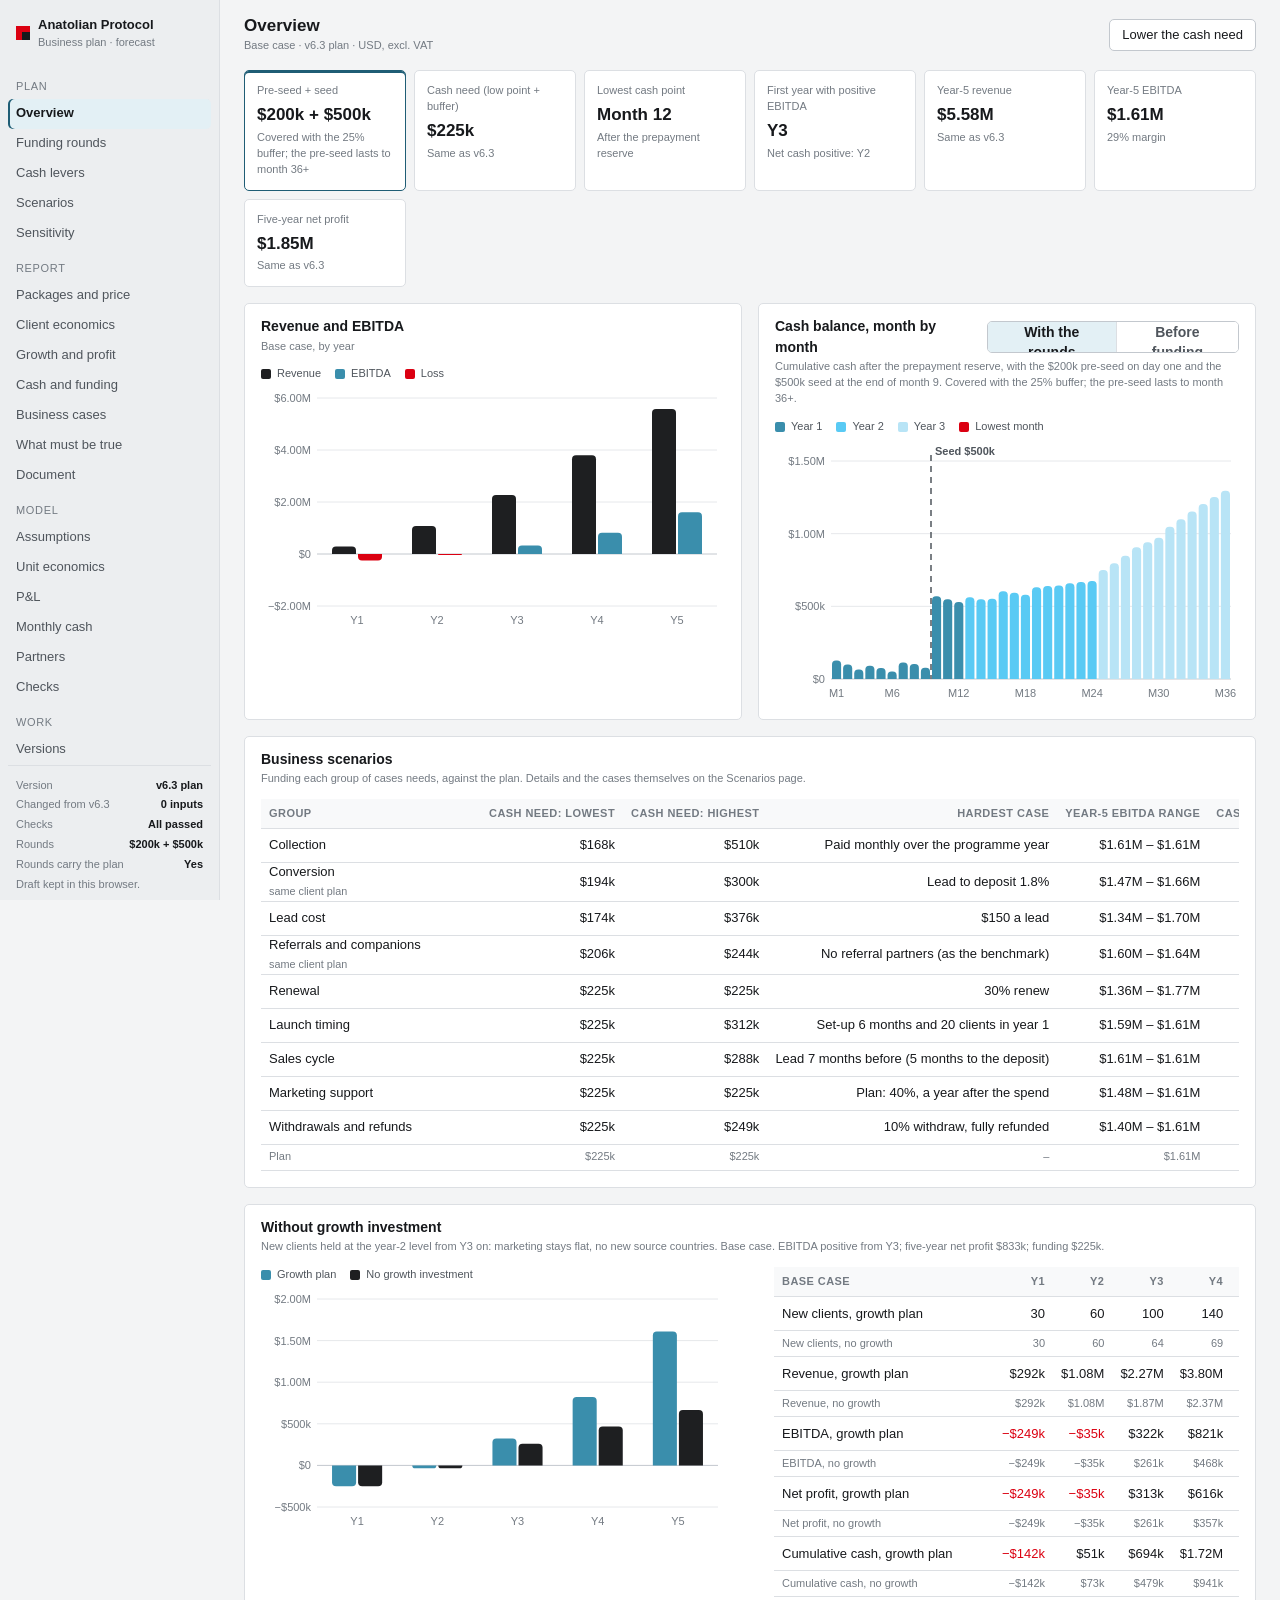
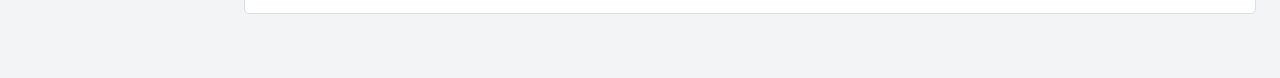
==== plan/index.html @ ceeb023f "Plan tool: focused Assumptions page One section at a time with a section list (inputs, changed and e" ====
<!doctype html>
<html lang="en-GB">
<head>
<meta charset="utf-8">
<meta name="viewport" content="width=device-width, initial-scale=1">
<title>Anatolian Protocol plan</title>
<meta name="description" content="Five-year forecast, funding and scenarios for The Anatolian Protocol program company.">
<meta name="robots" content="noindex, nofollow">
<link rel="stylesheet" href="css/app.css?v=71">
<link rel="stylesheet" href="https://fonts.googleapis.com/css2?family=Lato:wght@400;700;900&display=swap">
<link rel="stylesheet" href="css/report.css?v=71">
</head>
<body>
<div class="ui-shell">
  <aside class="ui-rail">
    <div class="ui-brand"><i></i><div>Anatolian Protocol<small>Business plan · forecast</small></div></div>
    <nav class="ui-nav" id="nav" aria-label="Pages"></nav>
    <div class="ui-rail-foot" id="foot"></div>
  </aside>
  <main class="ui-main" id="main"><div class="ui-empty">Loading the plan.</div></main>
</div>
<div class="ui-toast" id="toast" role="status" hidden></div>
<script src="js/model.js?v=71"></script>
<script src="js/schema.js?v=71"></script>
<script src="js/charts.js?v=71"></script>
<script src="js/checks.js?v=71"></script>
<script src="js/report.js?v=71"></script>
<script src="js/app.js?v=71"></script>
</body>
</html>
---- plan/css/app.css ----
/* The Anatolian Protocol — forecast tool.
   Layers: reset → tokens → primitives → screens → responsive (last, so breakpoints win). */

/* ---------------------------------------------------------------- reset */
*, *::before, *::after { box-sizing: border-box; }
html, body { margin: 0; height: 100%; }
h1, h2, h3, p, ul, ol { margin: 0; padding: 0; }
button, input, select { font: inherit; color: inherit; }
svg { display: block; overflow: visible; }

/* ---------------------------------------------------------------- tokens */
:root {
  color-scheme: light;
  --ui-font: ui-sans-serif, -apple-system, "Segoe UI", Roboto, sans-serif;
  --ui-text-size: 13px;
  --ui-meta-size: 11px;
  --ui-radius: 5px;
  --ui-control-h: 32px;
  --ui-row-h: 34px;
  --ui-head-h: 30px;

  --ui-bg: #f3f4f5;
  --ui-surface: #ffffff;
  --ui-surface-2: #f8f9fa;
  --ui-rail: #eceef0;
  --ui-border: #dcdfe3;
  --ui-border-strong: #c3c8ce;
  --ui-text: #17191c;
  --ui-text-2: #4f555c;
  --ui-muted: #737a82;
  --ui-accent: #1f5d75;
  --ui-accent-soft: #e3f0f5;
  --ui-accent-ink: #ffffff;
  --ui-focus: #3a8eac;
  --ui-success: #17804f;
  --ui-success-soft: #e4f4ec;
  --ui-warning: #a86400;
  --ui-warning-soft: #fdf1dc;
  --ui-danger: #db0011;
  --ui-danger-soft: #fbe8e8;
  --ui-changed: #fff5d6;
  --ui-changed-line: #e2b84a;
  --ui-brand: #db0011;

  /* chart roles (dataviz reference palette, light steps) */
  /* brand (the report's colours): petrol, sky, deep petrol, red, ink */
  --brand-ink: #1e1f21; --brand-deep: #1f5d75; --brand-tb: #3a8eac; --brand-tl: #59caf4; --brand-blue-line: #b8e4f6; --brand-blue-soft: #eaf6fb;
  --brand-red: #db0011; --brand-red-soft: #fdeced; --brand-cost: #c9ccd0; --brand-cost2: #e3e5e8; --brand-dark-bg: #15181c;
  /* chart roles: brand series (validated: adjacent pairs separate under CVD; ink and sky carry labels) */
  --viz-1: var(--brand-tb);
  --viz-2: var(--brand-ink);
  --viz-3: var(--brand-tl);
  --viz-red: var(--brand-red);
  --viz-neutral: #9aa1a9;
  --viz-y1: var(--brand-tb);
  --viz-y2: var(--brand-tl);
  --viz-y3: var(--brand-blue-line);
  --viz-low: var(--brand-red);
  --viz-grid: #e6e8eb;
  --viz-axis: #c3c8ce;
}
@media (prefers-color-scheme: dark) {
  :root:where(:not([data-theme="light"])) {
    color-scheme: dark;
    --ui-bg: #121416;
    --ui-surface: #1a1d20;
    --ui-surface-2: #202427;
    --ui-rail: #16191b;
    --ui-border: #2e3338;
    --ui-border-strong: #424950;
    --ui-text: #eceef0;
    --ui-text-2: #b9c0c7;
    --ui-muted: #8d959d;
    --ui-accent: #59caf4;
    --ui-accent-soft: #15323d;
    --ui-accent-ink: #0b1a20;
    --ui-focus: #59caf4;
    --ui-success: #4cc28a;
    --ui-success-soft: #13301f;
    --ui-warning: #e0a33a;
    --ui-warning-soft: #33270f;
    --ui-danger: #ef6b6b;
    --ui-danger-soft: #3a1a1a;
    --ui-changed: #3a3216;
    --ui-changed-line: #b8902a;
    --brand-ink: #e6e8ea; --brand-deep: #8fd8f7; --brand-tb: #4bb8e2; --brand-tl: #2a6f8c; --brand-blue-line: #1f4f63; --brand-blue-soft: #15323d;
    --brand-red: #ef6b6b; --brand-red-soft: #3a1a1a; --brand-cost: #4a5057; --brand-cost2: #353a40; --brand-dark-bg: #0b0d0f;
    --viz-neutral: #6b737b;
    --viz-grid: #2a2f34;
    --viz-axis: #424950;
  }
}
:root[data-theme="dark"] {
  color-scheme: dark;
  --ui-bg: #121416; --ui-surface: #1a1d20; --ui-surface-2: #202427; --ui-rail: #16191b;
  --ui-border: #2e3338; --ui-border-strong: #424950; --ui-text: #eceef0; --ui-text-2: #b9c0c7; --ui-muted: #8d959d;
  --ui-accent: #59caf4; --ui-accent-soft: #15323d; --ui-accent-ink: #0b1a20; --ui-focus: #59caf4;
  --ui-success: #4cc28a; --ui-success-soft: #13301f; --ui-warning: #e0a33a; --ui-warning-soft: #33270f;
  --ui-danger: #ef6b6b; --ui-danger-soft: #3a1a1a; --ui-changed: #3a3216; --ui-changed-line: #b8902a;
  --viz-neutral: #6b737b; --viz-grid: #2a2f34; --viz-axis: #424950;
  --brand-ink: #e6e8ea; --brand-deep: #8fd8f7; --brand-tb: #4bb8e2; --brand-tl: #2a6f8c; --brand-blue-line: #1f4f63; --brand-blue-soft: #15323d;
  --brand-red: #ef6b6b; --brand-red-soft: #3a1a1a; --brand-cost: #4a5057; --brand-cost2: #353a40; --brand-dark-bg: #0b0d0f;
}

/* ---------------------------------------------------------------- primitives */
body {
  font: 400 var(--ui-text-size)/1.45 var(--ui-font);
  background: var(--ui-bg); color: var(--ui-text);
  -webkit-font-smoothing: antialiased;
}
.num, td, th { font-variant-numeric: tabular-nums; }
:focus-visible { outline: 2px solid var(--ui-focus); outline-offset: 1px; }
a { color: var(--ui-accent); }

.ui-shell { display: grid; grid-template-columns: 220px minmax(0, 1fr); min-height: 100vh; }
.ui-rail {
  position: sticky; top: 0; height: 100vh; overflow-y: auto;
  background: var(--ui-rail); border-right: 1px solid var(--ui-border);
  display: flex; flex-direction: column; padding: 12px 8px;
}
.ui-brand { display: flex; align-items: center; gap: 8px; padding: 4px 8px 16px; font-weight: 650; }
.ui-brand i { width: 14px; height: 14px; background: var(--ui-brand); position: relative; flex: none; }
.ui-brand i::after { content: ""; position: absolute; left: 6px; top: 6px; width: 8px; height: 8px; background: var(--ui-text); }
.ui-brand small { display: block; font-weight: 400; font-size: var(--ui-meta-size); color: var(--ui-muted); }
.ui-nav-label { font-size: var(--ui-meta-size); text-transform: uppercase; letter-spacing: .06em; color: var(--ui-muted); padding: 12px 8px 4px; }
.ui-nav a {
  display: flex; align-items: center; justify-content: space-between; height: 30px; padding: 0 8px;
  border-radius: var(--ui-radius); color: var(--ui-text-2); text-decoration: none;
}
.ui-nav a:hover { background: var(--ui-surface-2); color: var(--ui-text); }
.ui-nav a[aria-current="page"] { background: var(--ui-accent-soft); color: var(--ui-text); box-shadow: inset 2px 0 0 var(--ui-accent); font-weight: 600; }
.ui-rail-foot { margin-top: auto; padding: 12px 8px 0; border-top: 1px solid var(--ui-border); font-size: var(--ui-meta-size); color: var(--ui-muted); display: grid; gap: 4px; }
.ui-rail-foot b { color: var(--ui-text); font-weight: 600; }
.ui-rail-foot .row { display: flex; justify-content: space-between; gap: 8px; }

.ui-main { min-width: 0; padding: 16px 24px 48px; }
.ui-header { display: flex; align-items: center; justify-content: space-between; gap: 16px; margin-bottom: 16px; min-height: var(--ui-control-h); }
.ui-header h1 { font-size: 17px; font-weight: 650; line-height: 1.2; }
.ui-header .meta { font-size: var(--ui-meta-size); color: var(--ui-muted); margin-top: 2px; }
.ui-actions { display: flex; gap: 8px; flex-wrap: wrap; justify-content: flex-end; }

.ui-btn {
  height: var(--ui-control-h); padding: 0 12px; border-radius: var(--ui-radius);
  border: 1px solid var(--ui-border-strong); background: var(--ui-surface); cursor: pointer; white-space: nowrap;
}
.ui-btn:hover { border-color: var(--ui-accent); }
.ui-btn.primary { background: var(--ui-accent); border-color: var(--ui-accent); color: var(--ui-accent-ink); font-weight: 600; }
.ui-btn.ghost { border-color: transparent; background: transparent; color: var(--ui-text-2); }
.ui-btn.small { height: 26px; padding: 0 8px; font-size: var(--ui-meta-size); }
.ui-btn:disabled { opacity: .5; cursor: default; }

.ui-seg { display: inline-flex; border: 1px solid var(--ui-border-strong); border-radius: var(--ui-radius); overflow: hidden; }
.ui-seg button { height: 30px; padding: 0 12px; border: 0; background: var(--ui-surface); cursor: pointer; color: var(--ui-text-2); }
.ui-seg button + button { border-left: 1px solid var(--ui-border); }
.ui-seg button[aria-pressed="true"] { background: var(--ui-accent-soft); color: var(--ui-text); font-weight: 600; }

.ui-panel { background: var(--ui-surface); border: 1px solid var(--ui-border); border-radius: var(--ui-radius); margin-bottom: 16px; min-width: 0; }
.ui-panel > h2, .ui-panel-head { font-size: 14px; font-weight: 650; padding: 12px 16px 0; }
.ui-panel-head { display: flex; justify-content: space-between; align-items: center; gap: 8px; padding-bottom: 0; }
.ui-panel-head h2 { font-size: 14px; font-weight: 650; }
.ui-panel .sub { font-size: var(--ui-meta-size); color: var(--ui-muted); padding: 2px 16px 0; }
.ui-panel .body { padding: 12px 16px 16px; }
.ui-grid { display: grid; gap: 16px; grid-template-columns: repeat(2, minmax(0, 1fr)); }
.ui-grid > .ui-panel { margin-bottom: 0; }
.ui-stack { display: grid; gap: 16px; }
.ui-cols { columns: 2 520px; column-gap: 16px; }
.ui-cols > .ui-panel { break-inside: avoid; display: inline-block; width: 100%; }

.ui-tiles { display: grid; grid-template-columns: repeat(auto-fit, minmax(160px, 1fr)); gap: 8px; margin-bottom: 16px; }
.ui-tile { background: var(--ui-surface); border: 1px solid var(--ui-border); border-radius: var(--ui-radius); padding: 12px; min-width: 0; }
.ui-tile .k { font-size: var(--ui-meta-size); color: var(--ui-muted); }
.ui-tile .v { font-size: 17px; font-weight: 650; margin-top: 4px; font-variant-numeric: tabular-nums; }
.ui-tile .d { font-size: var(--ui-meta-size); color: var(--ui-muted); margin-top: 2px; }
.ui-tile.focus { border-color: var(--ui-accent); box-shadow: inset 0 2px 0 var(--ui-accent); }
.delta-good { color: var(--ui-success); }
.delta-bad { color: var(--ui-danger); }

.ui-table-wrap { overflow-x: auto; }
table.ui-table { width: 100%; border-collapse: collapse; }
.ui-table th, .ui-table td { height: var(--ui-row-h); padding: 0 8px; border-bottom: 1px solid var(--ui-border); text-align: right; white-space: nowrap; }
.ui-table th { height: var(--ui-head-h); font-size: var(--ui-meta-size); font-weight: 600; color: var(--ui-muted); text-transform: uppercase; letter-spacing: .04em; background: var(--ui-surface-2); position: sticky; top: 0; }
.ui-table th:first-child, .ui-table td:first-child { text-align: left; white-space: normal; min-width: 220px; position: sticky; left: 0; background: var(--ui-surface); }
.ui-table th:first-child { background: var(--ui-surface-2); }
.ui-table tr.group td { font-size: var(--ui-meta-size); text-transform: uppercase; letter-spacing: .05em; color: var(--ui-muted); font-weight: 600; height: 30px; background: var(--ui-surface-2); }
.ui-table tr.total td { font-weight: 650; }
.ui-table tr.key td { font-weight: 650; background: var(--ui-accent-soft); }
.ui-table tr.key td:first-child { background: var(--ui-accent-soft); }
.ui-table tr.minor td { color: var(--ui-muted); font-size: var(--ui-meta-size); height: 26px; }
.ui-table td.neg { color: var(--ui-danger); }
.ui-table td.low { box-shadow: inset 0 -2px 0 var(--ui-danger); }

.ui-field { display: grid; grid-template-columns: minmax(200px, 1fr) auto; gap: 8px 16px; align-items: center; padding: 6px 0; border-bottom: 1px solid var(--ui-border); }
.ui-field:last-child { border-bottom: 0; }
.ui-field .lbl { min-width: 0; }
.ui-field .lbl small { display: block; font-size: var(--ui-meta-size); color: var(--ui-muted); }
.ui-field .inputs { display: flex; gap: 6px; flex-wrap: wrap; justify-content: flex-end; }
.ui-input {
  height: 28px; width: 96px; padding: 0 8px; text-align: right; border-radius: var(--ui-radius);
  border: 1px solid var(--ui-border-strong); background: var(--ui-surface); font-variant-numeric: tabular-nums;
}
.ui-input.narrow { width: 72px; }
.ui-input.changed { background: var(--ui-changed); border-color: var(--ui-changed-line); }
.ui-input.invalid { border-color: var(--ui-danger); box-shadow: inset 0 0 0 1px var(--ui-danger); background: var(--ui-danger-soft); }
.ui-msg { display: block; font-size: var(--ui-meta-size); margin-top: 2px; }
.ui-msg.error { color: var(--ui-danger); }
.ui-msg.warn { color: var(--ui-warning); }
.ui-switch { display: inline-flex; align-items: center; gap: 6px; height: 28px; cursor: pointer; }
.ui-switch input { width: 16px; height: 16px; accent-color: var(--ui-accent); margin: 0; }
.ui-count { font-size: var(--ui-meta-size); font-weight: 650; min-width: 18px; height: 18px; padding: 0 5px; border-radius: 9px; display: inline-grid; place-items: center; }
.ui-count.bad { background: var(--ui-danger-soft); color: var(--ui-danger); }
.ui-count.warn { background: var(--ui-warning-soft); color: var(--ui-warning); }
.ui-input-cap { display: grid; gap: 2px; text-align: right; }
.ui-input-cap span { font-size: var(--ui-meta-size); color: var(--ui-muted); }
.ui-reset { font-size: var(--ui-meta-size); color: var(--ui-muted); background: none; border: 0; cursor: pointer; padding: 0 4px; text-decoration: underline; }
.ui-reset[hidden] { display: none; }

.ui-check { display: grid; grid-template-columns: 20px minmax(0, 1fr) auto; gap: 4px 8px; padding: 10px 0; border-bottom: 1px solid var(--ui-border); align-items: start; }
.ui-check:last-child { border-bottom: 0; }
.ui-check input { margin: 2px 0 0; width: 16px; height: 16px; accent-color: var(--ui-accent); }
.ui-check .t { font-weight: 600; }
.ui-check .x { font-size: var(--ui-meta-size); color: var(--ui-muted); grid-column: 2; }
.ui-check .g { font-size: var(--ui-meta-size); color: var(--ui-muted); text-transform: uppercase; letter-spacing: .05em; }
.ui-check .amt { font-weight: 650; text-align: right; font-variant-numeric: tabular-nums; }

.ui-note { font-size: var(--ui-meta-size); color: var(--ui-muted); padding: 8px 16px 12px; }
.ui-banner { border: 1px solid var(--ui-border); border-left: 3px solid var(--ui-accent); background: var(--ui-surface); padding: 10px 12px; border-radius: var(--ui-radius); margin-bottom: 16px; }
.ui-banner[role="alert"] { border-left-color: var(--ui-danger); }
.ui-empty { border: 1px dashed var(--ui-border-strong); border-radius: var(--ui-radius); padding: 12px; color: var(--ui-muted); }
.ui-list-row { display: flex; align-items: center; justify-content: space-between; gap: 12px; min-height: var(--ui-row-h); padding: 6px 0; border-bottom: 1px solid var(--ui-border); }
.ui-list-row:last-child { border-bottom: 0; }
.ui-list-row .meta { font-size: var(--ui-meta-size); color: var(--ui-muted); }
.ui-tag { display: inline-block; font-size: var(--ui-meta-size); padding: 0 6px; border-radius: 3px; background: var(--ui-surface-2); border: 1px solid var(--ui-border); color: var(--ui-text-2); margin-left: 6px; }
.ui-tag.active { background: var(--ui-accent-soft); border-color: var(--ui-accent); color: var(--ui-text); }
.ui-tag.bad { background: var(--ui-danger-soft); border-color: var(--ui-danger); color: var(--ui-danger); margin: 0 6px 0 0; }
.ui-tag.warn { background: var(--ui-warning-soft); border-color: var(--ui-warning); color: var(--ui-warning); margin: 0 6px 0 0; }

.ui-toast { position: fixed; bottom: 16px; left: 50%; transform: translateX(-50%); background: var(--ui-text); color: var(--ui-surface); padding: 8px 14px; border-radius: var(--ui-radius); box-shadow: 0 4px 16px rgba(0,0,0,.18); z-index: 20; }
.ui-toast[hidden] { display: none; }

/* ---------------------------------------------------------------- charts */
.viz { position: relative; }
.viz svg text { font: 400 var(--ui-meta-size) var(--ui-font); fill: var(--ui-muted); }
.viz svg text.lbl { fill: var(--ui-text-2); font-weight: 600; }
.viz .grid { stroke: var(--viz-grid); stroke-width: 1; }
.viz .axis { stroke: var(--viz-axis); stroke-width: 1; }
.viz .zero { stroke: var(--ui-border-strong); stroke-width: 1; }
.viz .s1 { fill: var(--viz-1); } .viz .s2 { fill: var(--viz-2); } .viz .s3 { fill: var(--viz-3); } .viz .sn { fill: var(--viz-neutral); }
.viz .my1 { fill: var(--viz-y1); } .viz .my2 { fill: var(--viz-y2); } .viz .my3 { fill: var(--viz-y3); }
.viz .mlow { fill: var(--viz-low); }
.viz .sred { fill: var(--viz-red); }
.viz svg text.mlow-t { fill: var(--ui-danger); font-weight: 650; }
.viz .refline { stroke: var(--ui-text-2); stroke-width: 1.5; stroke-dasharray: 6 5; }
.viz .l1 { stroke: var(--viz-1); } .viz .l2 { stroke: var(--viz-2); } .viz .l3 { stroke: var(--viz-3); }
.viz .line { fill: none; stroke-width: 2; stroke-linejoin: round; stroke-linecap: round; }
.viz .line.dash { stroke-dasharray: 4 3; }
.viz .hit { fill: transparent; cursor: crosshair; }
.viz .cross { stroke: var(--ui-border-strong); stroke-width: 1; }
.viz .dot { stroke: var(--ui-surface); stroke-width: 2; }
.viz .mark-low { fill: var(--ui-danger); stroke: var(--ui-surface); stroke-width: 2; }
.viz-legend { display: flex; flex-wrap: wrap; gap: 4px 14px; font-size: var(--ui-meta-size); color: var(--ui-text-2); margin-bottom: 8px; }
.viz-legend span { display: inline-flex; align-items: center; gap: 6px; }
.viz-legend i { width: 10px; height: 10px; border-radius: 2px; display: inline-block; }
.viz-legend i.l { height: 2px; border-radius: 1px; width: 14px; }
.viz-legend i.dash { background: repeating-linear-gradient(90deg, var(--viz-2) 0 4px, transparent 4px 7px) !important; }
.viz-tip {
  position: absolute; pointer-events: none; z-index: 5; min-width: 140px;
  background: var(--ui-surface); border: 1px solid var(--ui-border-strong); border-radius: var(--ui-radius);
  box-shadow: 0 4px 14px rgba(0,0,0,.12); padding: 6px 8px; font-size: var(--ui-meta-size); color: var(--ui-text);
}
.viz-tip[hidden] { display: none; }
.viz-tip b { display: block; margin-bottom: 2px; }
.viz-tip .r { display: flex; justify-content: space-between; gap: 12px; font-variant-numeric: tabular-nums; }
.viz-tip .r i { width: 8px; height: 8px; border-radius: 2px; display: inline-block; margin-right: 4px; }

/* ---------------------------------------------------------------- print */
@media print {
  .ui-shell { display: block; }
  .ui-rail, .ui-actions, .ui-reset { display: none !important; }
  .ui-main { padding: 0; }
  body { background: #fff; }
  .ui-panel { break-inside: avoid; }
}

/* ---------------------------------------------------------------- responsive (last) */
@media (max-width: 1100px) { .ui-grid { grid-template-columns: minmax(0, 1fr); } }
@media (max-width: 800px) {
  .ui-shell { grid-template-columns: minmax(0, 1fr); }
  .ui-rail { position: static; height: auto; flex-direction: row; flex-wrap: wrap; align-items: center; gap: 4px; padding: 8px; border-right: 0; border-bottom: 1px solid var(--ui-border); }
  .ui-brand { padding: 4px 8px; width: 100%; }
  .ui-nav-label, .ui-rail-foot { display: none; }
  .ui-nav { display: contents; }
  .ui-nav a { height: 28px; }
  .ui-main { padding: 12px 16px 40px; }
  .ui-header { flex-direction: column; align-items: flex-start; }
  .ui-actions { justify-content: flex-start; }
  .ui-field { grid-template-columns: minmax(0, 1fr); }
  .ui-field .inputs { justify-content: flex-start; }
  .ui-table th:first-child, .ui-table td:first-child { min-width: 160px; }
}
@media (prefers-reduced-motion: reduce) { * { transition: none !important; } }

/* ---------------------------------------------------------------- assumptions: section list + one section */
.asm-layout { display: grid; grid-template-columns: 240px minmax(0, 1fr); gap: 16px; align-items: start; }
.asm-nav { position: sticky; top: 16px; display: grid; gap: 2px; background: var(--ui-surface); border: 1px solid var(--ui-border); border-radius: var(--ui-radius); padding: 6px; }
.asm-item { display: flex; align-items: center; justify-content: space-between; gap: 8px; min-height: 30px; padding: 0 8px; border: 0; border-radius: var(--ui-radius); background: transparent; color: var(--ui-text-2); text-align: left; cursor: pointer; }
.asm-item:hover { background: var(--ui-surface-2); color: var(--ui-text); }
.asm-item.on { background: var(--ui-accent-soft); color: var(--ui-text); box-shadow: inset 2px 0 0 var(--ui-accent); font-weight: 600; }
.asm-item small { display: inline-flex; align-items: center; gap: 4px; font-size: var(--ui-meta-size); color: var(--ui-muted); font-weight: 400; }
.asm-item:first-child { border-bottom: 1px solid var(--ui-border); border-radius: var(--ui-radius) var(--ui-radius) 0 0; margin-bottom: 4px; }
.asm-main { margin-bottom: 0; }
.asm-pager { display: flex; gap: 6px; }
.asm-search { width: 200px; text-align: left; height: var(--ui-control-h); }
.asm-sec { font-size: var(--ui-meta-size); text-transform: uppercase; letter-spacing: .05em; color: var(--ui-muted); padding-top: 10px; }
.ui-effect { display: block; font-size: var(--ui-meta-size); color: var(--ui-muted); }
@media (max-width: 800px) {
  .asm-layout { grid-template-columns: minmax(0, 1fr); }
  .asm-nav { position: static; grid-template-columns: repeat(2, minmax(0, 1fr)); }
  .asm-search { width: 100%; }
}
---- plan/css/report.css ----
/* The Anatolian Protocol — the investor report (Report page).
   The presentation's own style (web/src/style.css), scoped under .ap-report so it cannot reach the tool's UI.
   One document, three readings: A4 pages (.view-a4), a phone column (.view-phone), 16:9 slides (.view-slides).
   It is a document, not app chrome: it keeps its paper look in dark mode. */
.ap-report {
  --ink: #0b0b0c;
  --text: #1e1f21;
  --muted: #5a5d62;
  --rule: #dcdddf;
  --line: #e7e8ea;
  --paper: #ffffff;
  --soft: #f4f5f6;
  --red: #db0011;
  --red-soft: #fdeced;
  --tb: #3a8eac;        /* petrol blue */
  --tl: #59caf4;        /* sky blue */
  --deep: #1f5d75;
  --blue-soft: #eaf6fb;
  --blue-line: #b8e4f6;
  --cost: #c9ccd0;
  --cost2: #e3e5e8;
  --desk: #e3e4e6;
  --stage: #15181c;
  --sans: "Lato", Carlito, Calibri, "Segoe UI", "Noto Sans", Arial, sans-serif;   /* Lato when installed; Carlito and Calibri share its shape */
  /* the tool's monthly chart (C.monthBars) drawn in the document's colours */
  --ui-font: var(--sans); --ui-meta-size: 11px; --ui-muted: var(--muted); --ui-text: var(--ink); --ui-text-2: var(--text);
  --ui-danger: var(--red); --ui-surface: var(--paper); --ui-border-strong: var(--rule);
  --viz-grid: var(--line); --viz-axis: var(--rule); --viz-y1: var(--tb); --viz-y2: var(--tl); --viz-y3: var(--blue-line);
  color-scheme: light;
  background: var(--desk); color: var(--text);
  font: 400 11pt/1.42 var(--sans); -webkit-font-smoothing: antialiased;
  margin: 0 -24px -48px; padding: 24px 16px 40px; min-height: calc(100vh - 80px);
}
.ap-report *, .ap-report *::before, .ap-report *::after { box-sizing: border-box; }
.ap-report h1, .ap-report h2, .ap-report h3, .ap-report h4, .ap-report p, .ap-report ul, .ap-report ol, .ap-report figure { margin: 0; padding: 0; }
.ap-report svg { display: block; }
.ap-report b, .ap-report strong { font-weight: 900; color: var(--ink); }
.ap-report td, .ap-report th, .ap-report .num { font-variant-numeric: tabular-nums; }

/* ================= A4 pages ================= */
.ap-report .ap-doc { display: none; }
.ap-report.view-a4 .ap-doc, .ap-report.view-phone .ap-doc { display: block; }
.ap-report .page {
  position: relative; width: 210mm; height: 297mm; margin: 0 auto 24px;
  padding: 12mm 15mm 10mm; background: var(--paper);
  display: flex; flex-direction: column; overflow: hidden;
  box-shadow: 0 4px 20px rgba(0,0,0,.08);
}
.ap-report .page > * { flex-shrink: 0; }
.ap-report .top { display: flex; align-items: center; justify-content: space-between; font-size: 9pt; font-weight: 700; letter-spacing: .05em; text-transform: uppercase; color: var(--muted); }
.ap-report .mark { display: flex; align-items: center; gap: 2.5mm; color: var(--ink); }
.ap-report .mark i { width: 4mm; height: 4mm; background: var(--red); display: block; position: relative; flex: none; }
.ap-report .mark i::after { content: ""; position: absolute; left: 1.6mm; top: 1.6mm; width: 2.4mm; height: 2.4mm; background: var(--ink); }
.ap-report .top .pg { display: flex; align-items: center; gap: 2mm; }
.ap-report .top .pg b { color: #fff; background: var(--ink); padding: .6mm 1.8mm; border-radius: 1mm; letter-spacing: .04em; font-weight: 700; }
.ap-report .rule-top { margin-top: 3mm; height: 1.5pt; background: var(--ink); }
.ap-report .foot { margin-top: auto; padding-top: 3mm; border-top: 1pt solid var(--rule); display: flex; justify-content: space-between; font-size: 9pt; color: var(--muted); }
.ap-report .foot b { font-weight: 900; letter-spacing: .03em; }

.ap-report .kicker { margin-top: 6mm; font-size: 9.5pt; font-weight: 700; letter-spacing: .07em; text-transform: uppercase; color: var(--tb); }
.ap-report h2.h { margin-top: 1.5mm; font-size: 22pt; line-height: 1.08; font-weight: 900; letter-spacing: -.015em; color: var(--ink); text-wrap: balance; }
.ap-report h2.h em { font-style: normal; color: var(--red); }
.ap-report .sub { margin-top: 2.5mm; font-size: 12pt; line-height: 1.4; color: var(--muted); max-width: 165mm; }
.ap-report .sec { margin-top: 6mm; }
.ap-report .sec-h { display: flex; align-items: baseline; gap: 3mm; margin-bottom: 3mm; }
.ap-report .sec-h h3 { font-size: 13.5pt; line-height: 1.2; font-weight: 900; color: var(--ink); }
.ap-report .sec-h small { font-size: 10pt; color: var(--muted); }
.ap-report .sec-h::after { content: ""; flex: 1; height: 1pt; background: var(--rule); align-self: center; }
.ap-report .cap { margin-top: 1.8mm; font-size: 8.5pt; color: var(--muted); }

/* cover */
.ap-report .cover-h { margin-top: 7mm; font-size: 32pt; line-height: 1.05; font-weight: 900; letter-spacing: -.02em; color: var(--ink); }
.ap-report .cover-h em { font-style: normal; color: var(--red); display: block; }
.ap-report .cover-sub { margin-top: 4mm; font-size: 13pt; line-height: 1.4; color: var(--text); max-width: 160mm; }
.ap-report .facts { margin-top: 6mm; display: grid; grid-template-columns: repeat(3, 1fr); border: 1pt solid var(--ink); border-radius: 2mm; overflow: hidden; }
.ap-report .facts > div { padding: 3.5mm 4.5mm 4mm; min-width: 0; }
.ap-report .facts > div + div { border-left: 1pt solid var(--ink); }
.ap-report .facts small { display: block; font-size: 8.5pt; font-weight: 700; letter-spacing: .06em; text-transform: uppercase; color: var(--muted); }
.ap-report .facts strong { display: block; margin-top: 1mm; font-size: 22pt; line-height: 1.05; }
.ap-report .facts p { margin-top: 1.2mm; font-size: 9.5pt; line-height: 1.35; color: var(--muted); }
.ap-report .facts > div:first-child { background: var(--ink); }
.ap-report .facts > div:first-child small, .ap-report .facts > div:first-child p { color: #b9bcc1; }
.ap-report .facts > div:first-child strong { color: #fff; }

/* kpi cards */
.ap-report .kpis { display: grid; grid-template-columns: repeat(4, 1fr); gap: 3mm; }
.ap-report .kpis.k3 { grid-template-columns: repeat(3, 1fr); }
.ap-report .kpi { background: var(--blue-soft); border-radius: 2.5mm; padding: 3.6mm 3.8mm 3.8mm; min-width: 0; }
.ap-report .kpi small { display: block; font-size: 8.5pt; font-weight: 700; letter-spacing: .05em; text-transform: uppercase; color: var(--deep); }
.ap-report .kpi strong { display: block; margin-top: 1.2mm; font-size: 21pt; line-height: 1; font-weight: 900; color: var(--deep); letter-spacing: -.01em; white-space: nowrap; }
.ap-report .kpi strong span { font-size: 12pt; font-weight: 700; }
.ap-report .kpi p { margin-top: 1.6mm; font-size: 9.5pt; line-height: 1.32; color: var(--text); }
.ap-report .kpi.dark { background: var(--ink); }
.ap-report .kpi.dark small, .ap-report .kpi.dark p { color: #c4c7cc; }
.ap-report .kpi.dark strong { color: #fff; }
.ap-report .kpi.red { background: var(--red-soft); }
.ap-report .kpi.red small, .ap-report .kpi.red strong { color: var(--red); }

/* bullets */
.ap-report ul.pts { list-style: none; display: grid; gap: 2.2mm; }
.ap-report ul.pts li { position: relative; padding-left: 6mm; font-size: 10.5pt; line-height: 1.38; }
.ap-report ul.pts li::before { content: ""; position: absolute; left: 0; top: 1.6mm; width: 3mm; height: 3mm; border-radius: 50%; background: var(--tb); }
.ap-report ul.pts.red li::before { background: var(--red); }
.ap-report ul.pts li b { color: var(--ink); }

/* cards */
.ap-report .cards { display: grid; gap: 3mm; }
.ap-report .cards.c2 { grid-template-columns: 1fr 1fr; }
.ap-report .cards.c3 { grid-template-columns: repeat(3, 1fr); }
.ap-report .cards.c4 { grid-template-columns: repeat(4, 1fr); }
.ap-report .card { border: 1pt solid var(--line); border-radius: 2.5mm; padding: 3.6mm 4mm 4mm; background: var(--paper); min-width: 0; }
.ap-report .card .k { font-size: 8.5pt; font-weight: 700; letter-spacing: .06em; text-transform: uppercase; color: var(--tb); }
.ap-report .card h4 { margin-top: 1.2mm; font-size: 12pt; line-height: 1.22; font-weight: 900; color: var(--ink); }
.ap-report .card p { margin-top: 1.4mm; font-size: 9.8pt; line-height: 1.38; }
.ap-report .card.soft { background: var(--soft); border-color: var(--soft); }
.ap-report .card .big { display: block; margin-top: 1.5mm; font-size: 20pt; line-height: 1; font-weight: 900; color: var(--deep); }
.ap-report .cards.c3 .card { padding: 3mm 3.6mm 3.2mm; }
.ap-report .cards.c3 .card p { font-size: 8.9pt; margin-top: 1mm; }
.ap-report .cards.c3 .card h4 { font-size: 11pt; }

/* packages */
.ap-report .pkg { border: 1pt solid var(--line); border-radius: 2.5mm; padding: 4mm; min-width: 0; }
.ap-report .pkg .dots { display: flex; gap: 1.4mm; }
.ap-report .pkg .dots i { width: 3.4mm; height: 3.4mm; border-radius: 50%; background: var(--tb); display: block; }
.ap-report .pkg .dots i.off { background: var(--line); }
.ap-report .pkg h4 { margin-top: 2.4mm; font-size: 14pt; font-weight: 900; color: var(--ink); }
.ap-report .pkg .vis { font-size: 9pt; color: var(--muted); font-weight: 700; text-transform: uppercase; letter-spacing: .05em; }
.ap-report .pkg .prices { margin-top: 3mm; display: grid; grid-template-columns: 1fr 1fr; gap: 2mm; }
.ap-report .pkg .prices div { background: var(--soft); border-radius: 1.6mm; padding: 2mm 2.4mm; }
.ap-report .pkg .prices div:last-child { background: var(--ink); }
.ap-report .pkg .prices small { display: block; font-size: 8pt; font-weight: 700; text-transform: uppercase; letter-spacing: .05em; color: var(--muted); }
.ap-report .pkg .prices div:last-child small { color: #b9bcc1; }
.ap-report .pkg .prices strong { display: block; margin-top: .6mm; font-size: 14pt; }
.ap-report .pkg .prices div:last-child strong { color: #fff; }
.ap-report .pkg p { margin-top: 2mm; font-size: 9.8pt; line-height: 1.35; }
.ap-report .pkg .share { margin-top: 2.4mm; display: flex; align-items: center; gap: 2mm; font-size: 9pt; color: var(--muted); }
.ap-report .pkg .share i { display: block; height: 2mm; border-radius: 2mm; background: var(--tb); }
.ap-report .chips { display: grid; grid-template-columns: repeat(3, 1fr); gap: 2.4mm; }
.ap-report .chips.c4 { grid-template-columns: repeat(4, 1fr); }
.ap-report .chips.c4 .chip { font-size: 8.2pt; padding: 2mm 2.6mm; }
.ap-report .chips.c4 .chip b { font-size: 11pt; margin: .4mm 0 .6mm; }
.ap-report .chip { background: var(--soft); border-radius: 2mm; padding: 2.4mm 3mm; font-size: 9pt; line-height: 1.3; min-width: 0; }
.ap-report .chip small { display: block; font-size: 8pt; font-weight: 700; letter-spacing: .06em; text-transform: uppercase; color: var(--muted); }
.ap-report .chip b { display: block; margin: .6mm 0 .8mm; font-size: 12.5pt; color: var(--deep); }

/* figures */
.ap-report .fig svg { width: 100%; height: auto; }
.ap-report .split { display: grid; grid-template-columns: 1.15fr 1fr; gap: 6mm; align-items: start; }
.ap-report .split.even { grid-template-columns: 1fr 1fr; }
.ap-report .split > * { min-width: 0; }
.ap-report .ch text { font-family: var(--sans); fill: var(--muted); }
.ap-report .ch .lbl { fill: var(--text); }
.ap-report .ch .val { fill: var(--ink); font-weight: 700; }
.ap-report .ch .wval { fill: #fff; font-weight: 700; }
.ap-report .ch .axis { stroke: var(--rule); }
.ap-report .ch .grid { stroke: var(--line); }
.ap-report .f-ink { fill: var(--ink); } .ap-report .f-red { fill: var(--red); } .ap-report .f-tb { fill: var(--tb); } .ap-report .f-tl { fill: var(--tl); }
.ap-report .f-deep { fill: var(--deep); } .ap-report .f-cost { fill: var(--cost); } .ap-report .f-cost2 { fill: var(--cost2); } .ap-report .f-soft { fill: var(--blue-line); }
.ap-report .s-ink { stroke: var(--ink); } .ap-report .s-red { stroke: var(--red); } .ap-report .s-tb { stroke: var(--tb); } .ap-report .s-tl { stroke: var(--tl); } .ap-report .s-cost { stroke: #9a9ea5; }
.ap-report .legend { display: flex; flex-wrap: wrap; gap: 1.5mm 4.5mm; font-size: 9pt; color: var(--muted); margin-bottom: 2mm; }
.ap-report .legend span { display: inline-flex; align-items: center; gap: 1.6mm; }
.ap-report .legend i { width: 3mm; height: 3mm; border-radius: .8mm; display: block; flex: none; }
.ap-report .legend i.ln { height: 2px; border-radius: 0; width: 5mm; }
/* the monthly chart from the tool's chart kit */
.ap-report .mbars .viz-legend { font-size: 9pt; color: var(--muted); gap: 1.5mm 4.5mm; margin-bottom: 2mm; }
.ap-report .mbars .viz-legend i { width: 3mm; height: 3mm; border-radius: .8mm; }
.ap-report .mbars svg text { font-family: var(--sans); }

/* tables */
.ap-report table.t { width: 100%; border-collapse: collapse; font-size: 9.6pt; line-height: 1.3; }
.ap-report table.t th { text-align: right; font-size: 8pt; font-weight: 700; letter-spacing: .06em; text-transform: uppercase; color: var(--muted); padding: 0 1.6mm 1.8mm; border-bottom: 1.2pt solid var(--ink); vertical-align: bottom; }
.ap-report table.t th:first-child, .ap-report table.t td:first-child { text-align: left; padding-left: 0; }
.ap-report table.t td { padding: 1.5mm 1.6mm; border-bottom: .6pt solid var(--line); text-align: right; }
.ap-report table.t td.l { text-align: left; }
.ap-report table.t .dim { color: var(--muted); }
.ap-report table.t tr.tot td { font-weight: 900; color: var(--ink); }
.ap-report table.t tr.in td:first-child { padding-left: 3.5mm; color: var(--muted); }
.ap-report table.t tr.hl td { background: var(--blue-soft); }
.ap-report table.t tr.sm td { font-size: 8.6pt; color: var(--muted); }
.ap-report table.t tr:last-child td { border-bottom: 0; }
.ap-report table.t.compact { font-size: 9pt; }
.ap-report table.t.compact td { padding: .9mm 1.4mm; }
.ap-report table.t.compact th { font-size: 7.4pt; }
.ap-report table.t.scen td:first-child { white-space: nowrap; }
.ap-report .neg { color: var(--red); }
.ap-report table.t.assum td, .ap-report table.t.assum th { text-align: left; }
.ap-report table.t.assum td:first-child { width: 30%; }
.ap-report table.t.assum td:nth-child(2) { width: 36%; }
.ap-report table.t.dense { font-size: 8.6pt; line-height: 1.25; }
.ap-report table.t.dense td { padding: .6mm 1.2mm; }

/* two-way sensitivity tables */
.ap-report table.heat td { text-align: center; font-weight: 700; border-bottom: 2px solid #fff; border-left: 2px solid #fff; padding: .5mm 1mm; }
.ap-report table.heat th { text-align: center; padding: 1mm 1mm 1.2mm; text-transform: none; }
.ap-report table.heat td.base { outline: 2pt solid var(--ink); outline-offset: -2pt; }
.ap-report table.heat th.axis-h { border-bottom: .6pt solid var(--rule); color: var(--ink); letter-spacing: .03em; text-transform: uppercase; }
.ap-report table.heat th.corner { border-bottom: 0; }
.ap-report table.heat th.axis-v { width: 6mm; padding: 0; border-bottom: 0; color: var(--ink); vertical-align: middle; }
.ap-report table.heat th.axis-v span { writing-mode: vertical-rl; transform: rotate(180deg); white-space: nowrap; font-size: 6.4pt; letter-spacing: .03em; }
.ap-report table.heat th.rowh { text-align: right; padding-right: 2mm; border-bottom: 0; font-size: 8.4pt; color: var(--muted); letter-spacing: 0; }
.ap-report table.heat th.base { color: var(--ink); font-weight: 900; }

/* "what must be true" cards: plan value, then how far it can move */
.ap-report .card.must { padding-bottom: 3.2mm; }
.ap-report .card.must .bl { margin-top: .6mm; font-size: 8.4pt; color: var(--muted); line-height: 1.3; }
.ap-report .card.must h4 { margin-top: 2mm; font-size: 10.5pt; }
.ap-report .card.must .lim { margin-top: 2mm; padding: 1.6mm 2mm; border-radius: 1.6mm; background: var(--soft); }
.ap-report .card.must .lim small { display: block; font-size: 7.6pt; font-weight: 700; letter-spacing: .04em; text-transform: uppercase; color: var(--muted); }
.ap-report .card.must .lim b { display: block; font-size: 11pt; color: var(--ink); }
.ap-report .card.must .note-s { display: none; }

.ap-report .note { margin-top: 4mm; padding: 3mm 4mm; border-radius: 2.5mm; background: var(--soft); font-size: 9.8pt; line-height: 1.4; }
.ap-report .note.red { background: var(--red-soft); }
.ap-report .note b { color: var(--ink); }
.ap-report .note.red b { color: var(--red); }

/* ================= phone reading (screen only: print is always A4) ================= */
@media screen {
  .ap-report.view-phone { background: var(--paper); font-size: 11.5pt; }
  .ap-report.view-phone .page { width: auto; max-width: 600px; height: auto; margin: 0 auto; padding: 0; box-shadow: none; overflow: visible; display: block; background: transparent; }
  .ap-report.view-phone .page + .page { margin-top: 12mm; }
  .ap-report.view-phone .page + .page > .top, .ap-report.view-phone .page + .page > .rule-top { display: none; }
  .ap-report.view-phone .page > .foot { display: none; }
  .ap-report.view-phone .top .pg { display: none; }
  .ap-report.view-phone .page + .page > .kicker { margin-top: 0; }
  .ap-report.view-phone h2.h { font-size: 21pt; }
  .ap-report.view-phone .cover-h { font-size: 25pt; }
  .ap-report.view-phone .sub, .ap-report.view-phone .cover-sub { font-size: 12pt; }
  .ap-report.view-phone .facts { grid-template-columns: 1fr; }
  .ap-report.view-phone .facts > div + div { border-left: 0; border-top: 1pt solid var(--ink); }
  .ap-report.view-phone .kpis, .ap-report.view-phone .kpis.k3 { grid-template-columns: 1fr 1fr; }
  .ap-report.view-phone .kpi strong { font-size: 18pt; }
  .ap-report.view-phone .cards.c2, .ap-report.view-phone .cards.c3, .ap-report.view-phone .cards.c4,
  .ap-report.view-phone .split, .ap-report.view-phone .split.even { grid-template-columns: 1fr; }
  .ap-report.view-phone .chips { grid-template-columns: 1fr 1fr; }
  .ap-report.view-phone ul.pts li, .ap-report.view-phone .card p, .ap-report.view-phone .pkg p, .ap-report.view-phone .note { font-size: 11pt; }
  .ap-report.view-phone .tw { overflow-x: auto; -webkit-overflow-scrolling: touch; }
  .ap-report.view-phone table.t.wide { min-width: 620px; }
  .ap-report.view-phone table.t.scen td:first-child { white-space: normal; }
}

/* ================= slides (1280 × 720 canvas) ================= */
.ap-report .ap-deck { display: none; }
.ap-report.view-slides .ap-deck { display: block; }
.ap-report.view-slides { background: var(--stage); }
.ap-report .slide-frame { position: relative; margin: 0 auto 18px; }
.ap-report .slide {
  position: absolute; left: 0; top: 0; transform-origin: top left;
  width: 1280px; height: 720px; padding: 40px 60px 30px; overflow: hidden;
  display: flex; flex-direction: column; background: var(--paper); color: var(--text);
  font: 400 20px/1.42 var(--sans); border-radius: 4px; box-shadow: 0 12px 40px rgba(0,0,0,.4);
}
.ap-report .ap-deck.single .slide-frame { display: none; margin: 0 auto; }
.ap-report .ap-deck.single .slide-frame.on { display: block; }
.ap-report .slide .top { font-size: 13px; }
.ap-report .slide .mark i { width: 15px; height: 15px; } .ap-report .slide .mark i::after { left: 6px; top: 6px; width: 9px; height: 9px; }
.ap-report .slide .rule-top { margin-top: 12px; height: 2px; }
.ap-report .slide .foot { font-size: 13px; padding-top: 10px; }
.ap-report .slide .kicker { margin-top: 26px; font-size: 15px; }
.ap-report .slide h2.h { margin-top: 6px; font-size: 42px; }
.ap-report .slide .sub { margin-top: 10px; font-size: 21px; max-width: 1100px; }
.ap-report .slide .cover-h { margin-top: 40px; font-size: 56px; }
.ap-report .slide .cover-sub { font-size: 24px; margin-top: 18px; max-width: 1050px; }
.ap-report .slide .facts { margin-top: 40px; border-width: 2px; border-radius: 10px; }
.ap-report .slide .facts > div { padding: 18px 24px 20px; }
.ap-report .slide .facts > div + div { border-left-width: 2px; }
.ap-report .slide .facts small { font-size: 13px; }
.ap-report .slide .facts strong { font-size: 42px; margin-top: 6px; }
.ap-report .slide .facts p { font-size: 16px; margin-top: 6px; }
.ap-report .slide .kpis { gap: 16px; }
.ap-report .slide .kpi { border-radius: 12px; padding: 20px 22px; }
.ap-report .slide .kpi small { font-size: 13px; }
.ap-report .slide .kpi strong { font-size: 44px; margin-top: 8px; }
.ap-report .slide .kpi strong span { font-size: 22px; }
.ap-report .slide .kpi p { font-size: 16.5px; margin-top: 8px; }
.ap-report .slide ul.pts { gap: 14px; }
.ap-report .slide ul.pts li { font-size: 21px; padding-left: 30px; }
.ap-report .slide ul.pts li::before { width: 14px; height: 14px; top: 8px; }
.ap-report .slide .split ul.pts { gap: 10px; } .ap-report .slide .split ul.pts li { font-size: 18px; } .ap-report .slide .split ul.pts li::before { top: 6px; }
.ap-report .slide .cards { gap: 16px; }
.ap-report .slide .card { border-radius: 12px; padding: 20px 22px; }
.ap-report .slide .card .k { font-size: 13px; }
.ap-report .slide .card h4 { font-size: 24px; margin-top: 6px; }
.ap-report .slide .card p { font-size: 18px; margin-top: 8px; }
.ap-report .slide .card .big { font-size: 40px; margin-top: 8px; }
.ap-report .slide .cards.c3 .card { padding: 16px 20px; }
.ap-report .slide .cards.c3 .card h4 { font-size: 21px; }
.ap-report .slide .cards.c3 .card p { font-size: 16px; }
.ap-report .slide .pkg { border-radius: 12px; padding: 22px; }
.ap-report .slide .pkg .dots i { width: 16px; height: 16px; } .ap-report .slide .pkg .dots { gap: 7px; }
.ap-report .slide .pkg h4 { font-size: 28px; margin-top: 12px; }
.ap-report .slide .pkg .vis { font-size: 14px; }
.ap-report .slide .pkg .prices { margin-top: 14px; gap: 10px; }
.ap-report .slide .pkg .prices div { border-radius: 8px; padding: 10px 14px; }
.ap-report .slide .pkg .prices small { font-size: 12px; }
.ap-report .slide .pkg .prices strong { font-size: 28px; }
.ap-report .slide .pkg p { font-size: 18px; margin-top: 12px; }
.ap-report .slide .pkg .share { font-size: 15px; margin-top: 12px; }
.ap-report .slide .pkg .share i { height: 9px; }
.ap-report .slide .chips { gap: 12px; }
.ap-report .slide .chip { border-radius: 10px; font-size: 16px; padding: 14px 18px; }
.ap-report .slide .chip b { font-size: 24px; margin: 4px 0 6px; } .ap-report .slide .chip small { font-size: 13px; }
.ap-report .slide .split { gap: 40px; }
.ap-report .slide .legend { font-size: 15px; gap: 8px 22px; margin-bottom: 10px; }
.ap-report .slide .legend i { width: 14px; height: 14px; } .ap-report .slide .legend i.ln { width: 24px; height: 3px; }
.ap-report .slide .mbars .viz-legend { font-size: 15px; gap: 8px 22px; margin-bottom: 10px; }
.ap-report .slide .mbars .viz-legend i { width: 14px; height: 14px; }
.ap-report .slide .mbars svg text { font-size: 14px; }
.ap-report .slide table.t { font-size: 18px; }
.ap-report .slide table.t th { font-size: 13px; padding: 0 10px 8px; }
.ap-report .slide table.t td { padding: 8px 10px; }
.ap-report .slide table.t.compact { font-size: 16px; } .ap-report .slide table.t.compact td { padding: 6px 10px; } .ap-report .slide table.t.compact th { font-size: 12px; }
.ap-report .slide table.t.scen { font-size: 18px; } .ap-report .slide table.t.scen td { padding: 8px 10px; }
.ap-report .slide table.heat th.axis-v span { font-size: 12px; } .ap-report .slide table.heat th.axis-v { width: 26px; } .ap-report .slide table.heat th.rowh { font-size: 14px; }
.ap-report .slide .note { font-size: 17px; border-radius: 12px; padding: 14px 22px; margin-top: 16px; }
.ap-report .slide .cap { font-size: 14px; margin-top: 8px; }
.ap-report .slide .sec-h h3 { font-size: 24px; } .ap-report .slide .sec-h small { font-size: 16px; } .ap-report .slide .sec-h { margin-bottom: 12px; }
.ap-report .slide .fill { flex: 1; min-height: 0; display: flex; flex-direction: column; justify-content: center; }
.ap-report .slide .mt { margin-top: 26px; }
.ap-report .slide .card.must .bl { font-size: 14px; } .ap-report .slide .card.must h4 { font-size: 19px; }
.ap-report .slide .card.must .lim { padding: 8px 10px; border-radius: 8px; margin-top: 10px; } .ap-report .slide .card.must .lim small { font-size: 12px; } .ap-report .slide .card.must .lim b { font-size: 20px; }
.ap-report .slide .card.must .note-s { display: block; margin-top: 8px; font-size: 15px; }

/* deck navigation */
.ap-report .ap-deck-nav { display: none; justify-content: center; align-items: center; gap: 14px; margin-top: 12px; font: 700 15px/1 var(--sans); color: #c9ccd1; }
.ap-report.view-slides .ap-deck-nav.on { display: flex; }
.ap-report .ap-deck-nav button { font: inherit; font-size: 20px; width: 44px; height: 44px; border-radius: 50%; border: 1px solid #3a3b40; background: #2a2b2f; color: #fff; cursor: pointer; }
.ap-report .ap-deck-nav button:disabled { opacity: .35; cursor: default; }
.ap-report .ap-deck-nav button:focus-visible { outline: 2px solid var(--tl); outline-offset: 2px; }
.ap-report .ap-deck-nav .count { min-width: 64px; text-align: center; font-variant-numeric: tabular-nums; }

@media (max-width: 800px) { .ap-report { margin: 0 -16px -40px; padding: 16px 16px 32px; } }

/* ================= print: the A4 pages, one per sheet, without the tool around them ================= */
@media print {
  @page { size: A4; margin: 0; }
  body:has(.ap-report) { background: #fff; -webkit-print-color-adjust: exact; print-color-adjust: exact; }
  body:has(.ap-report) .ui-rail, body:has(.ap-report) .ui-header, body:has(.ap-report) .ui-banner, body:has(.ap-report) .ui-toast { display: none !important; }
  body:has(.ap-report) .ui-shell { display: block; }
  body:has(.ap-report) .ui-main { padding: 0; }
  .ap-report { margin: 0; padding: 0; min-height: 0; background: #fff; }
  .ap-report .ap-doc { display: block !important; zoom: 1 !important; }
  .ap-report .ap-deck, .ap-report .ap-deck-nav { display: none !important; }
  .ap-report .page { margin: 0; box-shadow: none; break-after: page; }
  .ap-report .page:last-child { break-after: auto; }
}

/* ================= the report's blocks inside the app (Report screens) ================= */
.ap-fig {
  --ink: var(--brand-ink); --text: var(--ui-text); --muted: var(--ui-muted); --rule: var(--ui-border-strong); --line: var(--ui-border);
  --paper: var(--ui-surface); --soft: var(--ui-surface-2); --red: var(--brand-red); --red-soft: var(--brand-red-soft);
  --tb: var(--brand-tb); --tl: var(--brand-tl); --deep: var(--brand-deep); --blue-soft: var(--brand-blue-soft); --blue-line: var(--brand-blue-line);
  --cost: var(--brand-cost); --cost2: var(--brand-cost2); --sans: var(--ui-font);
  --viz-y1: var(--brand-tb); --viz-y2: var(--brand-tl); --viz-y3: var(--brand-blue-line);
  font-size: var(--ui-text-size); line-height: 1.45;
}
.ap-fig b, .ap-fig strong { font-weight: 700; }
.ap-fig p, .ap-fig ul, .ap-fig h4 { margin: 0; padding: 0; }
.ap-fig svg { display: block; }
.ap-fig .fig svg { width: 100%; height: auto; }
.ap-top { margin-bottom: 16px; }
.ui-grid.ap-screen { align-items: start; }
.ui-grid.ap-screen > .ui-panel.span-all { grid-column: 1 / -1; }
.ap-fig h2, .ap-fig h3, .ap-fig h4, .ap-fig p, .ap-fig ul, .ap-fig ol, .ap-fig figure { margin: 0; padding: 0; }
.ap-fig svg { display: block; }
.ap-fig b, .ap-fig strong { font-weight: 900; color: var(--ink); }
.ap-fig td, .ap-fig th, .ap-fig .num { font-variant-numeric: tabular-nums; }
.ap-fig .cap { margin-top: 1.8mm; font-size: 0.85em; color: var(--muted); }
.ap-fig .facts { margin-top: 6mm; display: grid; grid-template-columns: repeat(3, 1fr); border: 0.1em solid var(--ink); border-radius: 2mm; overflow: hidden; }
.ap-fig .facts > div { padding: 3.5mm 4.5mm 4mm; min-width: 0; }
.ap-fig .facts > div + div { border-left: 0.1em solid var(--ink); }
.ap-fig .facts small { display: block; font-size: 0.85em; font-weight: 700; letter-spacing: .06em; text-transform: uppercase; color: var(--muted); }
.ap-fig .facts strong { display: block; margin-top: 1mm; font-size: 2.2em; line-height: 1.05; }
.ap-fig .facts p { margin-top: 1.2mm; font-size: 0.95em; line-height: 1.35; color: var(--muted); }
.ap-fig .facts > div:first-child { background: var(--ink); }
.ap-fig .facts > div:first-child small, .ap-fig .facts > div:first-child p { color: #b9bcc1; }
.ap-fig .facts > div:first-child strong { color: #fff; }
.ap-fig .kpis { display: grid; grid-template-columns: repeat(4, 1fr); gap: 3mm; }
.ap-fig .kpis.k3 { grid-template-columns: repeat(3, 1fr); }
.ap-fig .kpi { background: var(--blue-soft); border-radius: 2.5mm; padding: 3.6mm 3.8mm 3.8mm; min-width: 0; }
.ap-fig .kpi small { display: block; font-size: 0.85em; font-weight: 700; letter-spacing: .05em; text-transform: uppercase; color: var(--deep); }
.ap-fig .kpi strong { display: block; margin-top: 1.2mm; font-size: 2.1em; line-height: 1; font-weight: 900; color: var(--deep); letter-spacing: -.01em; white-space: nowrap; }
.ap-fig .kpi strong span { font-size: 1.2em; font-weight: 700; }
.ap-fig .kpi p { margin-top: 1.6mm; font-size: 0.95em; line-height: 1.32; color: var(--text); }
.ap-fig .kpi.dark { background: var(--ink); }
.ap-fig .kpi.dark small, .ap-fig .kpi.dark p { color: #c4c7cc; }
.ap-fig .kpi.dark strong { color: #fff; }
.ap-fig .kpi.red { background: var(--red-soft); }
.ap-fig .kpi.red small, .ap-fig .kpi.red strong { color: var(--red); }
.ap-fig ul.pts { list-style: none; display: grid; gap: 2.2mm; }
.ap-fig ul.pts li { position: relative; padding-left: 6mm; font-size: 1.05em; line-height: 1.38; }
.ap-fig ul.pts li::before { content: ""; position: absolute; left: 0; top: 1.6mm; width: 3mm; height: 3mm; border-radius: 50%; background: var(--tb); }
.ap-fig ul.pts.red li::before { background: var(--red); }
.ap-fig ul.pts li b { color: var(--ink); }
.ap-fig .cards { display: grid; gap: 3mm; }
.ap-fig .cards.c2 { grid-template-columns: 1fr 1fr; }
.ap-fig .cards.c3 { grid-template-columns: repeat(3, 1fr); }
.ap-fig .cards.c4 { grid-template-columns: repeat(4, 1fr); }
.ap-fig .card { border: 0.1em solid var(--line); border-radius: 2.5mm; padding: 3.6mm 4mm 4mm; background: var(--paper); min-width: 0; }
.ap-fig .card .k { font-size: 0.85em; font-weight: 700; letter-spacing: .06em; text-transform: uppercase; color: var(--tb); }
.ap-fig .card h4 { margin-top: 1.2mm; font-size: 1.2em; line-height: 1.22; font-weight: 900; color: var(--ink); }
.ap-fig .card p { margin-top: 1.4mm; font-size: 0.98em; line-height: 1.38; }
.ap-fig .card.soft { background: var(--soft); border-color: var(--soft); }
.ap-fig .card .big { display: block; margin-top: 1.5mm; font-size: 2em; line-height: 1; font-weight: 900; color: var(--deep); }
.ap-fig .cards.c3 .card { padding: 3mm 3.6mm 3.2mm; }
.ap-fig .cards.c3 .card p { font-size: 0.89em; margin-top: 1mm; }
.ap-fig .cards.c3 .card h4 { font-size: 1.1em; }
.ap-fig .pkg { border: 0.1em solid var(--line); border-radius: 2.5mm; padding: 4mm; min-width: 0; }
.ap-fig .pkg .dots { display: flex; gap: 1.4mm; }
.ap-fig .pkg .dots i { width: 3.4mm; height: 3.4mm; border-radius: 50%; background: var(--tb); display: block; }
.ap-fig .pkg .dots i.off { background: var(--line); }
.ap-fig .pkg h4 { margin-top: 2.4mm; font-size: 1.4em; font-weight: 900; color: var(--ink); }
.ap-fig .pkg .vis { font-size: 0.9em; color: var(--muted); font-weight: 700; text-transform: uppercase; letter-spacing: .05em; }
.ap-fig .pkg .prices { margin-top: 3mm; display: grid; grid-template-columns: 1fr 1fr; gap: 2mm; }
.ap-fig .pkg .prices div { background: var(--soft); border-radius: 1.6mm; padding: 2mm 2.4mm; }
.ap-fig .pkg .prices div:last-child { background: var(--ink); }
.ap-fig .pkg .prices small { display: block; font-size: 0.8em; font-weight: 700; text-transform: uppercase; letter-spacing: .05em; color: var(--muted); }
.ap-fig .pkg .prices div:last-child small { color: #b9bcc1; }
.ap-fig .pkg .prices strong { display: block; margin-top: .6mm; font-size: 1.4em; }
.ap-fig .pkg .prices div:last-child strong { color: #fff; }
.ap-fig .pkg p { margin-top: 2mm; font-size: 0.98em; line-height: 1.35; }
.ap-fig .pkg .share { margin-top: 2.4mm; display: flex; align-items: center; gap: 2mm; font-size: 0.9em; color: var(--muted); }
.ap-fig .pkg .share i { display: block; height: 2mm; border-radius: 2mm; background: var(--tb); }
.ap-fig .chips { display: grid; grid-template-columns: repeat(3, 1fr); gap: 2.4mm; }
.ap-fig .chips.c4 { grid-template-columns: repeat(4, 1fr); }
.ap-fig .chips.c4 .chip { font-size: 0.82em; padding: 2mm 2.6mm; }
.ap-fig .chips.c4 .chip b { font-size: 1.1em; margin: .4mm 0 .6mm; }
.ap-fig .chip { background: var(--soft); border-radius: 2mm; padding: 2.4mm 3mm; font-size: 0.9em; line-height: 1.3; min-width: 0; }
.ap-fig .chip small { display: block; font-size: 0.8em; font-weight: 700; letter-spacing: .06em; text-transform: uppercase; color: var(--muted); }
.ap-fig .chip b { display: block; margin: .6mm 0 .8mm; font-size: 1.25em; color: var(--deep); }
.ap-fig .fig svg { width: 100%; height: auto; }
.ap-fig .split { display: grid; grid-template-columns: 1.15fr 1fr; gap: 6mm; align-items: start; }
.ap-fig .split.even { grid-template-columns: 1fr 1fr; }
.ap-fig .split > * { min-width: 0; }
.ap-fig .ch text { font-family: var(--sans); fill: var(--muted); }
.ap-fig .ch .lbl { fill: var(--text); }
.ap-fig .ch .val { fill: var(--ink); font-weight: 700; }
.ap-fig .ch .wval { fill: #fff; font-weight: 700; }
.ap-fig .ch .axis { stroke: var(--rule); }
.ap-fig .ch .grid { stroke: var(--line); }
.ap-fig .f-ink { fill: var(--ink); }
.ap-fig .f-red { fill: var(--red); }
.ap-fig .f-tb { fill: var(--tb); }
.ap-fig .f-tl { fill: var(--tl); }
.ap-fig .f-deep { fill: var(--deep); }
.ap-fig .f-cost { fill: var(--cost); }
.ap-fig .f-cost2 { fill: var(--cost2); }
.ap-fig .f-soft { fill: var(--blue-line); }
.ap-fig .s-ink { stroke: var(--ink); }
.ap-fig .s-red { stroke: var(--red); }
.ap-fig .s-tb { stroke: var(--tb); }
.ap-fig .s-tl { stroke: var(--tl); }
.ap-fig .s-cost { stroke: #9a9ea5; }
.ap-fig .legend { display: flex; flex-wrap: wrap; gap: 1.5mm 4.5mm; font-size: 0.9em; color: var(--muted); margin-bottom: 2mm; }
.ap-fig .legend span { display: inline-flex; align-items: center; gap: 1.6mm; }
.ap-fig .legend i { width: 3mm; height: 3mm; border-radius: .8mm; display: block; flex: none; }
.ap-fig .legend i.ln { height: 2px; border-radius: 0; width: 5mm; }
.ap-fig .mbars .viz-legend { font-size: 0.9em; color: var(--muted); gap: 1.5mm 4.5mm; margin-bottom: 2mm; }
.ap-fig .mbars .viz-legend i { width: 3mm; height: 3mm; border-radius: .8mm; }
.ap-fig .mbars svg text { font-family: var(--sans); }
.ap-fig table.t { width: 100%; border-collapse: collapse; font-size: 0.96em; line-height: 1.3; }
.ap-fig table.t th { text-align: right; font-size: 0.8em; font-weight: 700; letter-spacing: .06em; text-transform: uppercase; color: var(--muted); padding: 0 1.6mm 1.8mm; border-bottom: 0.12em solid var(--ink); vertical-align: bottom; }
.ap-fig table.t th:first-child, .ap-fig table.t td:first-child { text-align: left; padding-left: 0; }
.ap-fig table.t td { padding: 1.5mm 1.6mm; border-bottom: 0.06em solid var(--line); text-align: right; }
.ap-fig table.t td.l { text-align: left; }
.ap-fig table.t .dim { color: var(--muted); }
.ap-fig table.t tr.tot td { font-weight: 900; color: var(--ink); }
.ap-fig table.t tr.in td:first-child { padding-left: 3.5mm; color: var(--muted); }
.ap-fig table.t tr.hl td { background: var(--blue-soft); }
.ap-fig table.t tr.sm td { font-size: 0.86em; color: var(--muted); }
.ap-fig table.t tr:last-child td { border-bottom: 0; }
.ap-fig table.t.compact { font-size: 0.9em; }
.ap-fig table.t.compact td { padding: .9mm 1.4mm; }
.ap-fig table.t.compact th { font-size: 0.74em; }
.ap-fig table.t.scen td:first-child { white-space: nowrap; }
.ap-fig .neg { color: var(--red); }
.ap-fig table.t.assum td, .ap-fig table.t.assum th { text-align: left; }
.ap-fig table.t.assum td:first-child { width: 30%; }
.ap-fig table.t.assum td:nth-child(2) { width: 36%; }
.ap-fig table.t.dense { font-size: 0.86em; line-height: 1.25; }
.ap-fig table.t.dense td { padding: .6mm 1.2mm; }
.ap-fig table.heat td { text-align: center; font-weight: 700; border-bottom: 2px solid #fff; border-left: 2px solid #fff; padding: .5mm 1mm; }
.ap-fig table.heat th { text-align: center; padding: 1mm 1mm 1.2mm; text-transform: none; }
.ap-fig table.heat td.base { outline: 0.2em solid var(--ink); outline-offset: -0.2em; }
.ap-fig table.heat th.axis-h { border-bottom: 0.06em solid var(--rule); color: var(--ink); letter-spacing: .03em; text-transform: uppercase; }
.ap-fig table.heat th.corner { border-bottom: 0; }
.ap-fig table.heat th.axis-v { width: 6mm; padding: 0; border-bottom: 0; color: var(--ink); vertical-align: middle; }
.ap-fig table.heat th.axis-v span { writing-mode: vertical-rl; transform: rotate(180deg); white-space: nowrap; font-size: 0.64em; letter-spacing: .03em; }
.ap-fig table.heat th.rowh { text-align: right; padding-right: 2mm; border-bottom: 0; font-size: 0.84em; color: var(--muted); letter-spacing: 0; }
.ap-fig table.heat th.base { color: var(--ink); font-weight: 900; }
.ap-fig .card.must { padding-bottom: 3.2mm; }
.ap-fig .card.must .bl { margin-top: .6mm; font-size: 0.84em; color: var(--muted); line-height: 1.3; }
.ap-fig .card.must h4 { margin-top: 2mm; font-size: 1.05em; }
.ap-fig .card.must .lim { margin-top: 2mm; padding: 1.6mm 2mm; border-radius: 1.6mm; background: var(--soft); }
.ap-fig .card.must .lim small { display: block; font-size: 0.76em; font-weight: 700; letter-spacing: .04em; text-transform: uppercase; color: var(--muted); }
.ap-fig .card.must .lim b { display: block; font-size: 1.1em; color: var(--ink); }
.ap-fig .card.must .note-s { display: none; }
.ap-fig .note { margin-top: 4mm; padding: 3mm 4mm; border-radius: 2.5mm; background: var(--soft); font-size: 0.98em; line-height: 1.4; }
.ap-fig .note.red { background: var(--red-soft); }
.ap-fig .note b { color: var(--ink); }
.ap-fig .note.red b { color: var(--red); }
/* dark blocks keep a dark ground in both themes */
.ap-fig .kpi.dark, .ap-fig .facts > div:first-child, .ap-fig .pkg .prices div:last-child { background: var(--brand-dark-bg); }
.ap-fig .kpi.dark strong, .ap-fig .facts > div:first-child strong, .ap-fig .pkg .prices div:last-child strong { color: #ffffff; }
.ap-fig table.heat td { border-bottom-color: var(--ui-surface); border-left-color: var(--ui-surface); }
/* app density: the report's grids fold on narrower screens */
@media (max-width: 1100px) {
  .ap-fig .kpis, .ap-fig .cards.c4, .ap-fig .chips.c4 { grid-template-columns: repeat(2, minmax(0, 1fr)); }
  .ap-fig .cards.c3, .ap-fig .chips { grid-template-columns: repeat(2, minmax(0, 1fr)); }
}
@media (max-width: 640px) {
  .ap-fig .kpis, .ap-fig .cards, .ap-fig .cards.c3, .ap-fig .cards.c4, .ap-fig .chips, .ap-fig .chips.c4, .ap-fig .split, .ap-fig .split.even { grid-template-columns: minmax(0, 1fr); }
  .ap-fig table { display: block; overflow-x: auto; }
}
/* the app's two text sizes inside the blocks: 13px body, 11px meta; numbers in KPI blocks at 22px (#main outranks the document's size rules) */
#main .ap-fig table.t, #main .ap-fig table.t.compact, #main .ap-fig table.t.dense, #main .ap-fig .card p, #main .ap-fig .chip, #main .ap-fig ul.pts li, #main .ap-fig .kpi p, #main .ap-fig .pkg p, #main .ap-fig .note { font-size: var(--ui-text-size); }
#main .ap-fig table.t th, #main .ap-fig .cap, #main .ap-fig .legend, #main .ap-fig .kpi small, #main .ap-fig .card .k, #main .ap-fig .chip small, #main .ap-fig .pkg .vis, #main .ap-fig .pkg .prices small, #main .ap-fig table.heat th, #main .ap-fig table.heat th.rowh { font-size: var(--ui-meta-size); }
#main .ap-fig .kpi strong, #main .ap-fig .card .big { font-size: 22px; }
#main .ap-fig .kpi strong span { font-size: 14px; }
#main .ap-fig .card h4, #main .ap-fig .pkg h4 { font-size: 15px; }
#main .ap-fig .chip b, #main .ap-fig .pkg .prices strong { font-size: 15px; }
#main .ap-fig table.heat td { font-size: var(--ui-text-size); padding: 4px 6px; }
#main .ap-fig table.t td { padding: 6px 8px; }
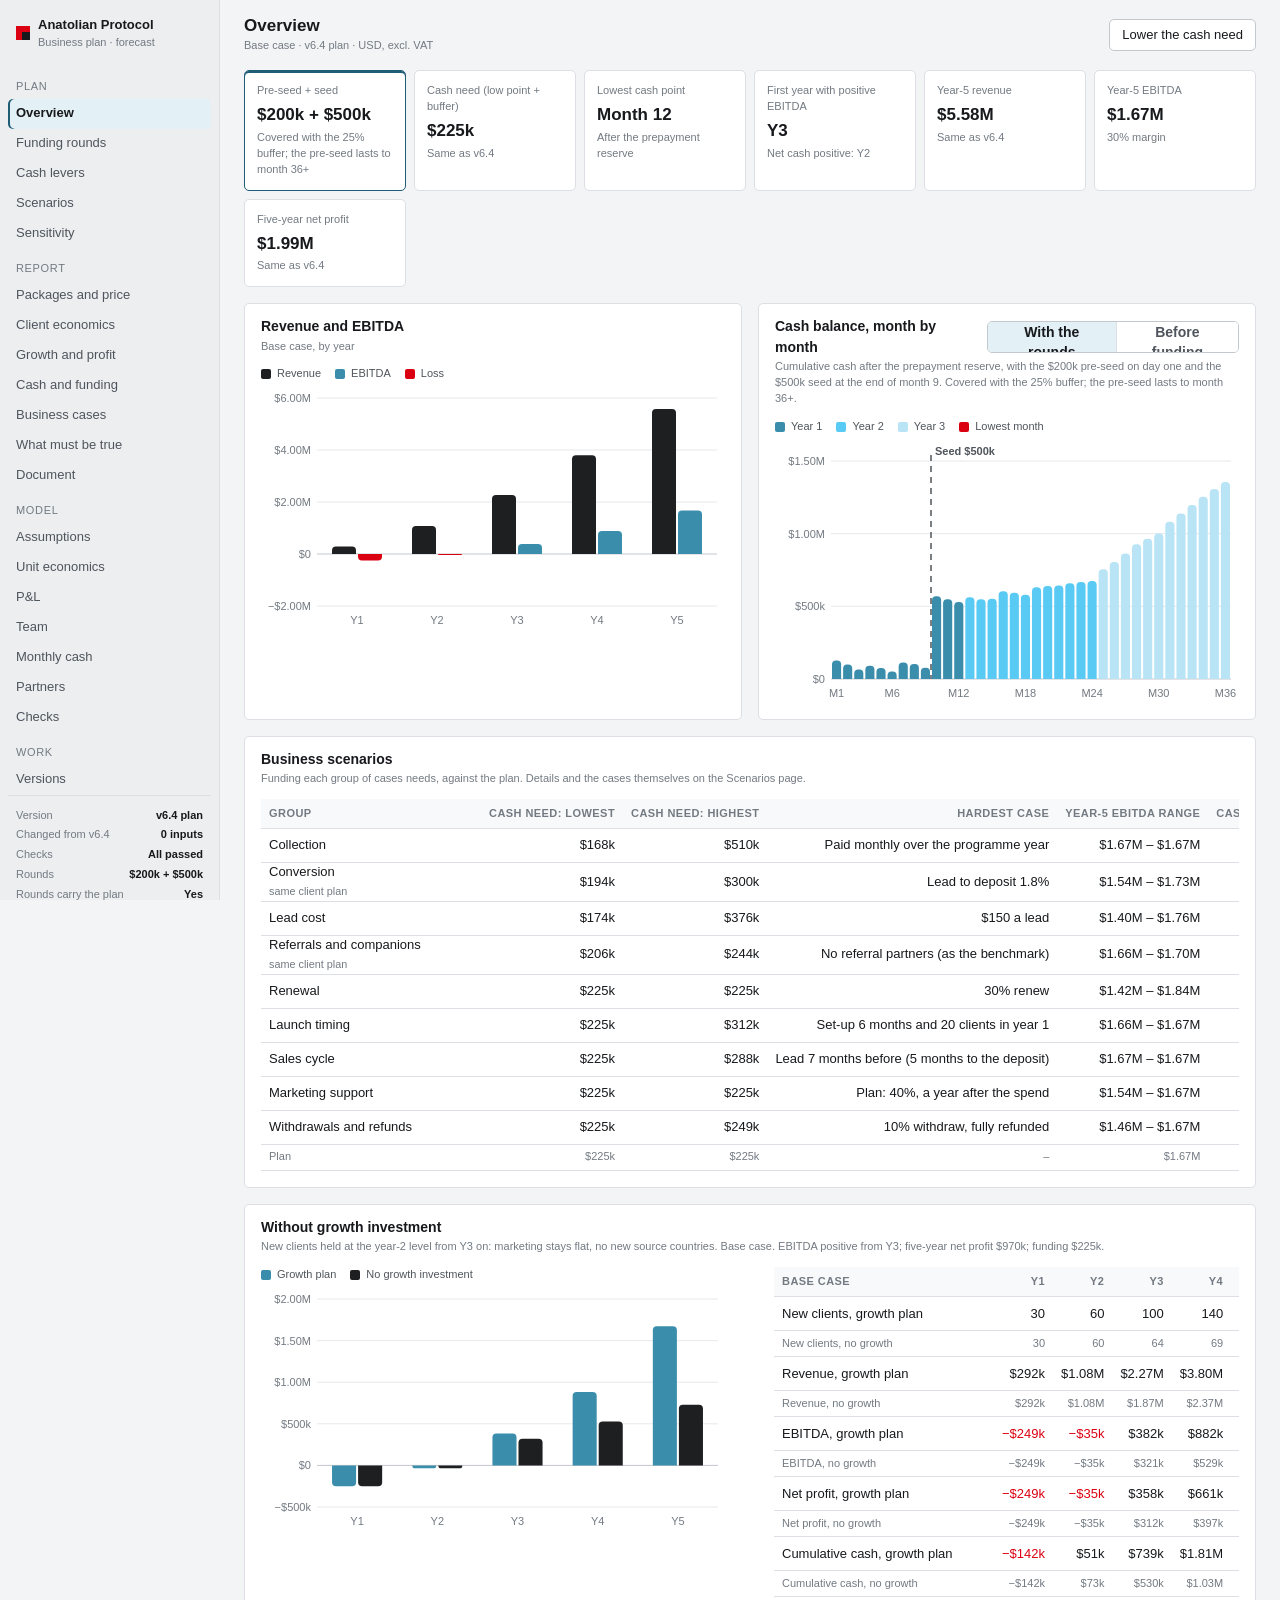
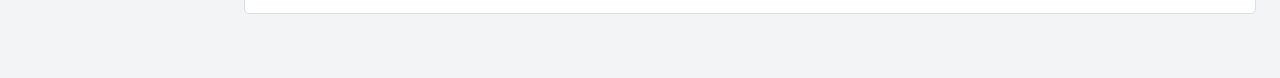
==== commit 726c37ff: "Plan v6.4: slimmer care team and a Team page - care coordinators 1 per 60 active clients (at least 1" ====
--- a/plan/index.html
+++ b/plan/index.html
@@ -6,9 +6,9 @@
 <title>Anatolian Protocol plan</title>
 <meta name="description" content="Five-year forecast, funding and scenarios for The Anatolian Protocol program company.">
 <meta name="robots" content="noindex, nofollow">
-<link rel="stylesheet" href="css/app.css?v=71">
+<link rel="stylesheet" href="css/app.css?v=75">
 <link rel="stylesheet" href="https://fonts.googleapis.com/css2?family=Lato:wght@400;700;900&display=swap">
-<link rel="stylesheet" href="css/report.css?v=71">
+<link rel="stylesheet" href="css/report.css?v=75">
 </head>
 <body>
 <div class="ui-shell">
@@ -20,11 +20,11 @@
   <main class="ui-main" id="main"><div class="ui-empty">Loading the plan.</div></main>
 </div>
 <div class="ui-toast" id="toast" role="status" hidden></div>
-<script src="js/model.js?v=71"></script>
-<script src="js/schema.js?v=71"></script>
-<script src="js/charts.js?v=71"></script>
-<script src="js/checks.js?v=71"></script>
-<script src="js/report.js?v=71"></script>
-<script src="js/app.js?v=71"></script>
+<script src="js/model.js?v=75"></script>
+<script src="js/schema.js?v=75"></script>
+<script src="js/charts.js?v=75"></script>
+<script src="js/checks.js?v=75"></script>
+<script src="js/report.js?v=75"></script>
+<script src="js/app.js?v=75"></script>
 </body>
 </html>
--- a/plan/css/app.css
+++ b/plan/css/app.css
@@ -317,3 +317,19 @@
   .asm-nav { position: static; grid-template-columns: repeat(2, minmax(0, 1fr)); }
   .asm-search { width: 100%; }
 }
+/* assumptions as a grid: input | value | unit | plan | effect | notes (collapsible) */
+.asm-grid td { white-space: normal; vertical-align: middle; height: auto; padding-top: 6px; padding-bottom: 6px; }
+.asm-grid td:first-child { min-width: 200px; }
+.asm-grid .asm-val .inputs { display: flex; gap: 6px; flex-wrap: wrap; justify-content: flex-end; }
+.asm-grid .asm-unit { color: var(--ui-muted); font-size: var(--ui-meta-size); text-align: left; }
+.asm-grid .asm-ref { white-space: nowrap; }
+.asm-grid .asm-ref .ui-reset { display: block; margin-left: auto; }
+.asm-grid .asm-same { color: var(--ui-muted); font-size: var(--ui-meta-size); }
+.asm-grid .asm-eff { text-align: left; min-width: 130px; }
+.asm-grid .asm-note { text-align: left; min-width: 260px; max-width: 420px; font-size: var(--ui-meta-size); color: var(--ui-text-2); }
+.asm-grid tr.asm-changed td { background: var(--ui-changed); }
+.asm-grid tr.asm-changed td:first-child { box-shadow: inset 2px 0 0 var(--ui-changed-line); }
+.asm-grid .asm-lbl { font-weight: 500; }
+.asm-tag { display: block; font-size: var(--ui-meta-size); color: var(--ui-muted); text-transform: uppercase; letter-spacing: .04em; }
+.asm-note-dot { width: 16px; height: 16px; margin-left: 6px; border-radius: 50%; border: 1px solid var(--ui-border-strong); background: var(--ui-surface); color: var(--ui-muted); font: 600 10px/14px var(--ui-font); cursor: pointer; padding: 0; vertical-align: 1px; }
+.asm-note-dot:hover { border-color: var(--ui-accent); color: var(--ui-accent); }
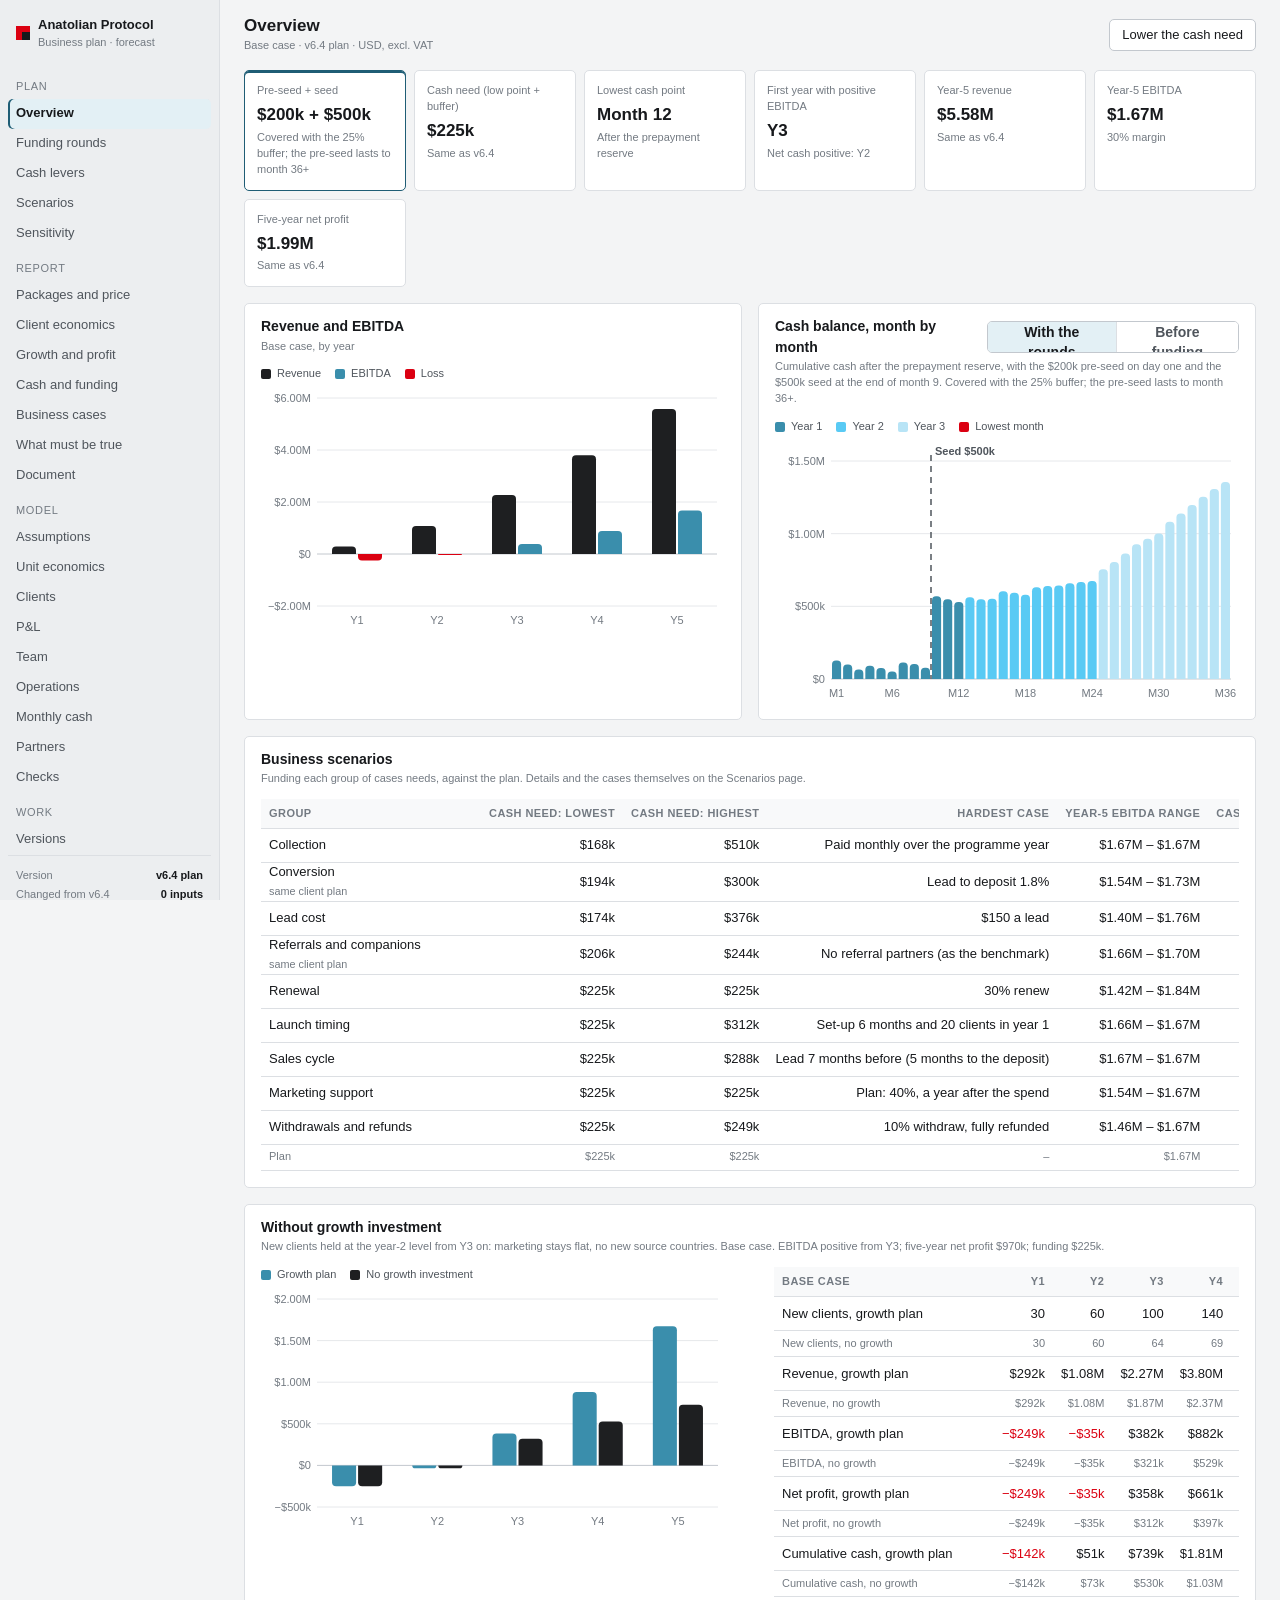
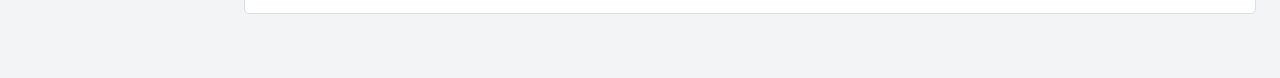
==== commit 575f0012: "Plan tool: clients, operations and the cash bridge - Clients page: new, renewing and programme years" ====
--- a/plan/index.html
+++ b/plan/index.html
@@ -6,9 +6,9 @@
 <title>Anatolian Protocol plan</title>
 <meta name="description" content="Five-year forecast, funding and scenarios for The Anatolian Protocol program company.">
 <meta name="robots" content="noindex, nofollow">
-<link rel="stylesheet" href="css/app.css?v=75">
+<link rel="stylesheet" href="css/app.css?v=77">
 <link rel="stylesheet" href="https://fonts.googleapis.com/css2?family=Lato:wght@400;700;900&display=swap">
-<link rel="stylesheet" href="css/report.css?v=75">
+<link rel="stylesheet" href="css/report.css?v=77">
 </head>
 <body>
 <div class="ui-shell">
@@ -20,11 +20,11 @@
   <main class="ui-main" id="main"><div class="ui-empty">Loading the plan.</div></main>
 </div>
 <div class="ui-toast" id="toast" role="status" hidden></div>
-<script src="js/model.js?v=75"></script>
-<script src="js/schema.js?v=75"></script>
-<script src="js/charts.js?v=75"></script>
-<script src="js/checks.js?v=75"></script>
-<script src="js/report.js?v=75"></script>
-<script src="js/app.js?v=75"></script>
+<script src="js/model.js?v=77"></script>
+<script src="js/schema.js?v=77"></script>
+<script src="js/charts.js?v=77"></script>
+<script src="js/checks.js?v=77"></script>
+<script src="js/report.js?v=77"></script>
+<script src="js/app.js?v=77"></script>
 </body>
 </html>
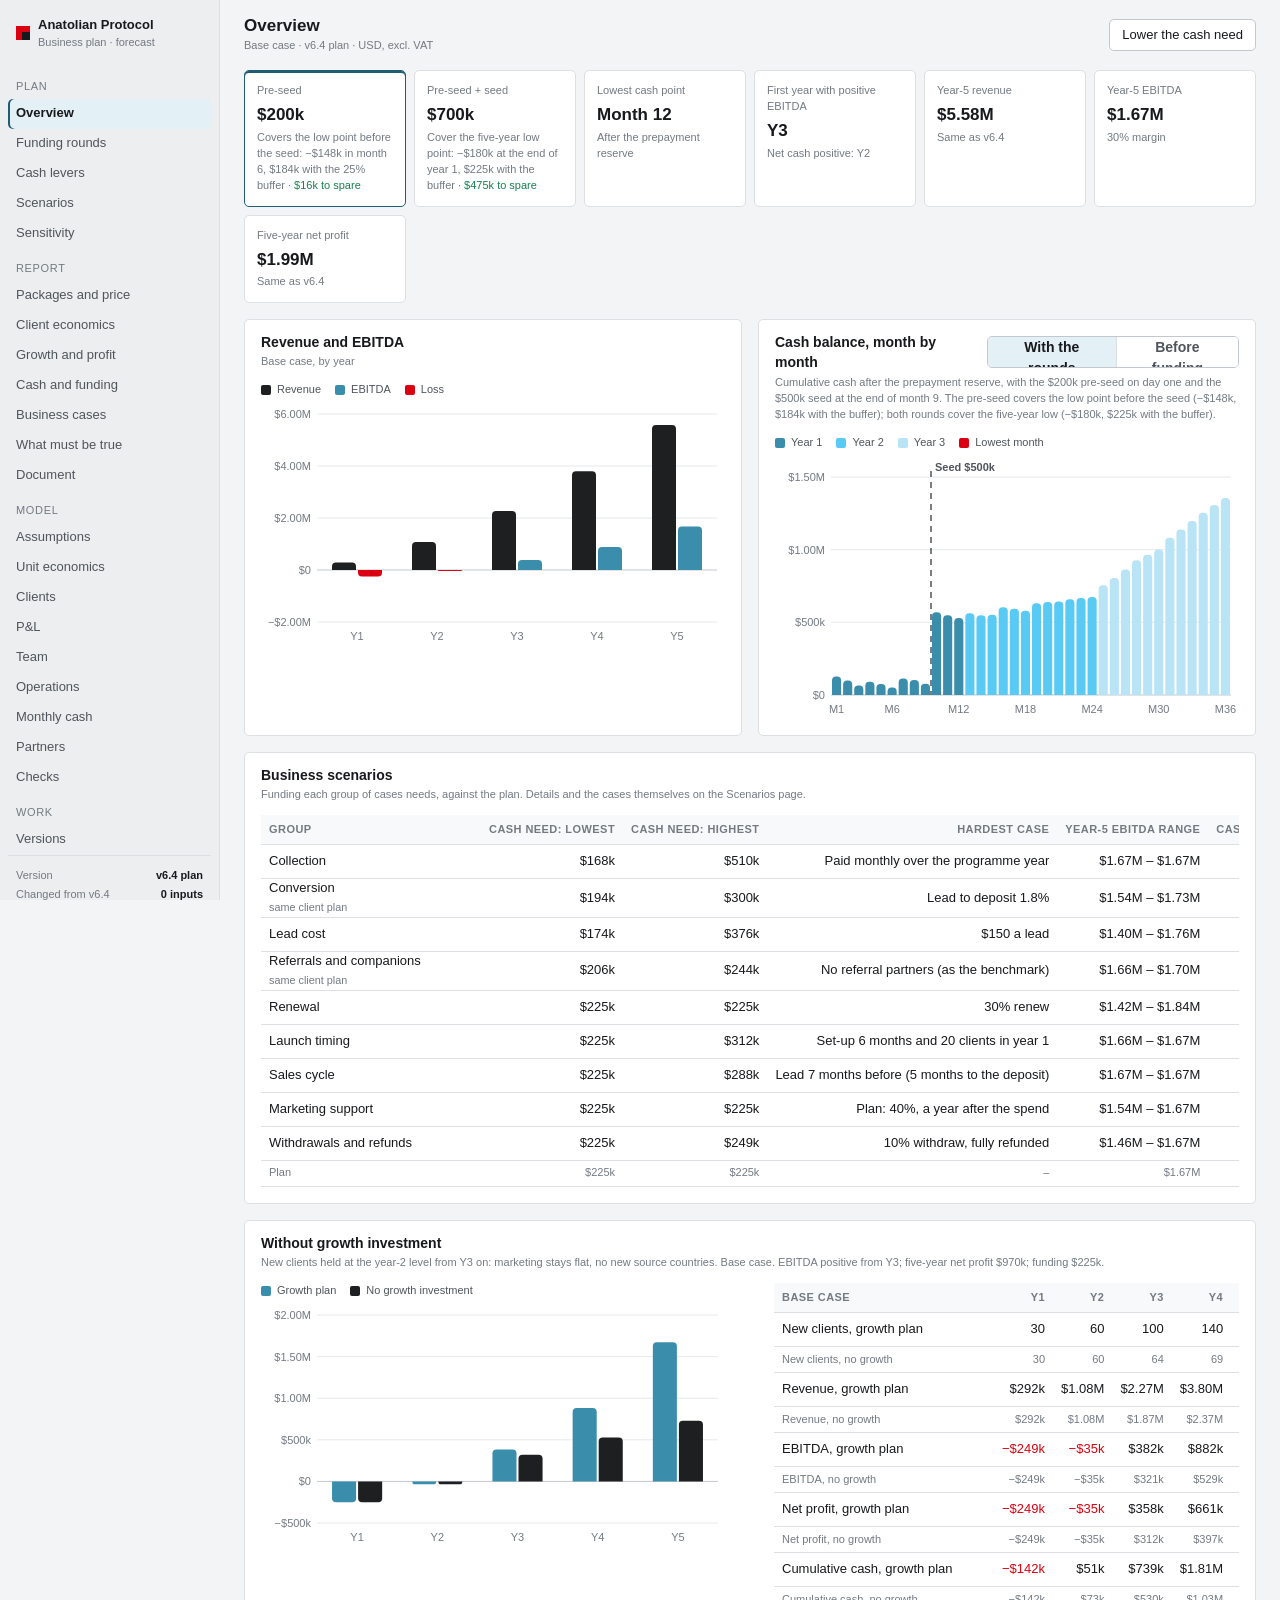
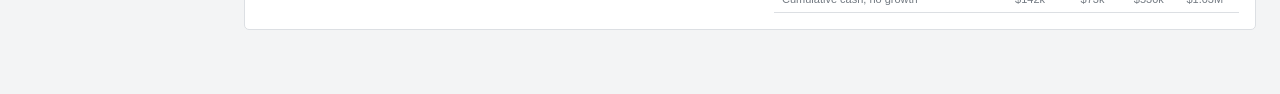
==== commit b170de90: "Plan tool: say which round covers which low point The pre-seed against the low point before the seed" ====
--- a/plan/index.html
+++ b/plan/index.html
@@ -6,9 +6,9 @@
 <title>Anatolian Protocol plan</title>
 <meta name="description" content="Five-year forecast, funding and scenarios for The Anatolian Protocol program company.">
 <meta name="robots" content="noindex, nofollow">
-<link rel="stylesheet" href="css/app.css?v=77">
+<link rel="stylesheet" href="css/app.css?v=79">
 <link rel="stylesheet" href="https://fonts.googleapis.com/css2?family=Lato:wght@400;700;900&display=swap">
-<link rel="stylesheet" href="css/report.css?v=77">
+<link rel="stylesheet" href="css/report.css?v=79">
 </head>
 <body>
 <div class="ui-shell">
@@ -20,11 +20,11 @@
   <main class="ui-main" id="main"><div class="ui-empty">Loading the plan.</div></main>
 </div>
 <div class="ui-toast" id="toast" role="status" hidden></div>
-<script src="js/model.js?v=77"></script>
-<script src="js/schema.js?v=77"></script>
-<script src="js/charts.js?v=77"></script>
-<script src="js/checks.js?v=77"></script>
-<script src="js/report.js?v=77"></script>
-<script src="js/app.js?v=77"></script>
+<script src="js/model.js?v=79"></script>
+<script src="js/schema.js?v=79"></script>
+<script src="js/charts.js?v=79"></script>
+<script src="js/checks.js?v=79"></script>
+<script src="js/report.js?v=79"></script>
+<script src="js/app.js?v=79"></script>
 </body>
 </html>
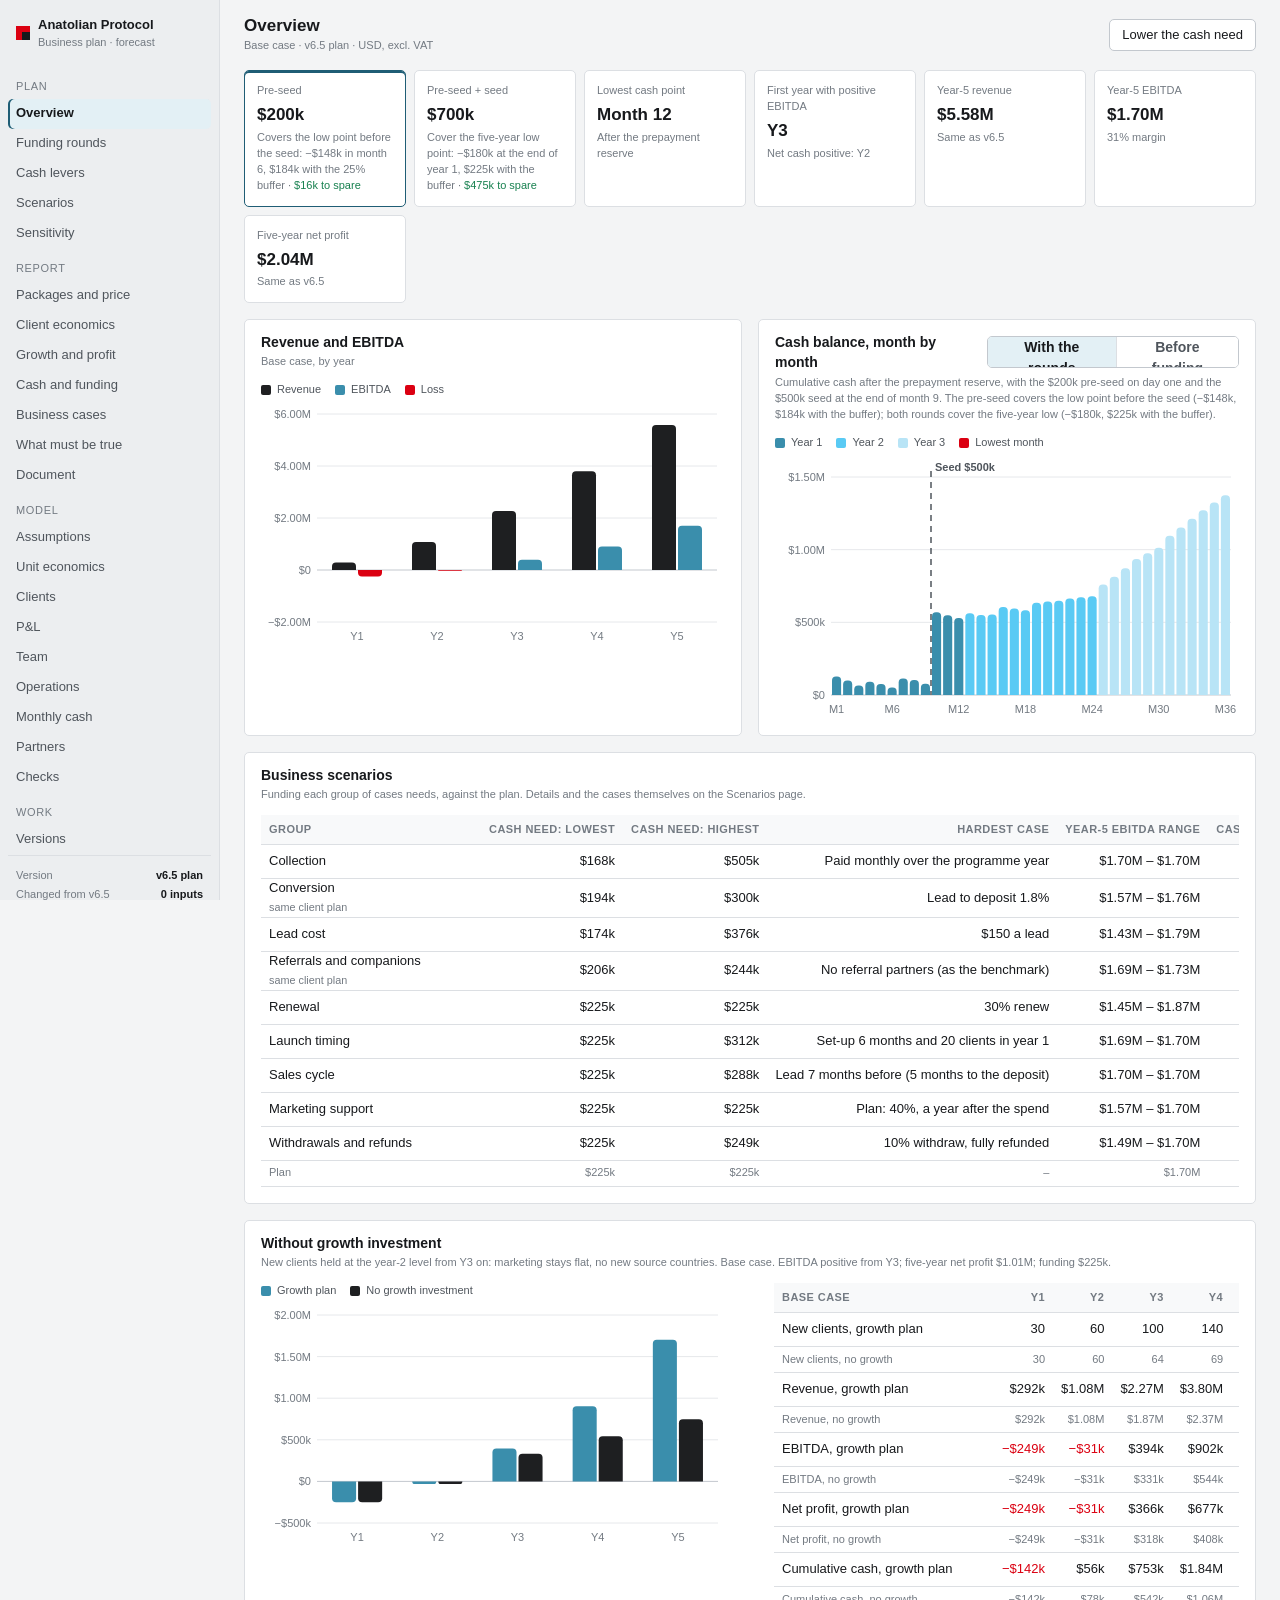
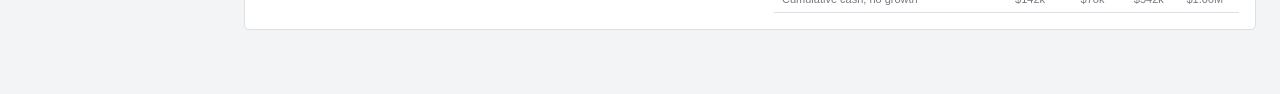
==== commit f8d0793a: "Plan v6.5: ATRON fees in USD and an ATRON table - the platform base fee and the per-client platform " ====
--- a/plan/index.html
+++ b/plan/index.html
@@ -6,9 +6,9 @@
 <title>Anatolian Protocol plan</title>
 <meta name="description" content="Five-year forecast, funding and scenarios for The Anatolian Protocol program company.">
 <meta name="robots" content="noindex, nofollow">
-<link rel="stylesheet" href="css/app.css?v=79">
+<link rel="stylesheet" href="css/app.css?v=81">
 <link rel="stylesheet" href="https://fonts.googleapis.com/css2?family=Lato:wght@400;700;900&display=swap">
-<link rel="stylesheet" href="css/report.css?v=79">
+<link rel="stylesheet" href="css/report.css?v=81">
 </head>
 <body>
 <div class="ui-shell">
@@ -20,11 +20,11 @@
   <main class="ui-main" id="main"><div class="ui-empty">Loading the plan.</div></main>
 </div>
 <div class="ui-toast" id="toast" role="status" hidden></div>
-<script src="js/model.js?v=79"></script>
-<script src="js/schema.js?v=79"></script>
-<script src="js/charts.js?v=79"></script>
-<script src="js/checks.js?v=79"></script>
-<script src="js/report.js?v=79"></script>
-<script src="js/app.js?v=79"></script>
+<script src="js/model.js?v=81"></script>
+<script src="js/schema.js?v=81"></script>
+<script src="js/charts.js?v=81"></script>
+<script src="js/checks.js?v=81"></script>
+<script src="js/report.js?v=81"></script>
+<script src="js/app.js?v=81"></script>
 </body>
 </html>
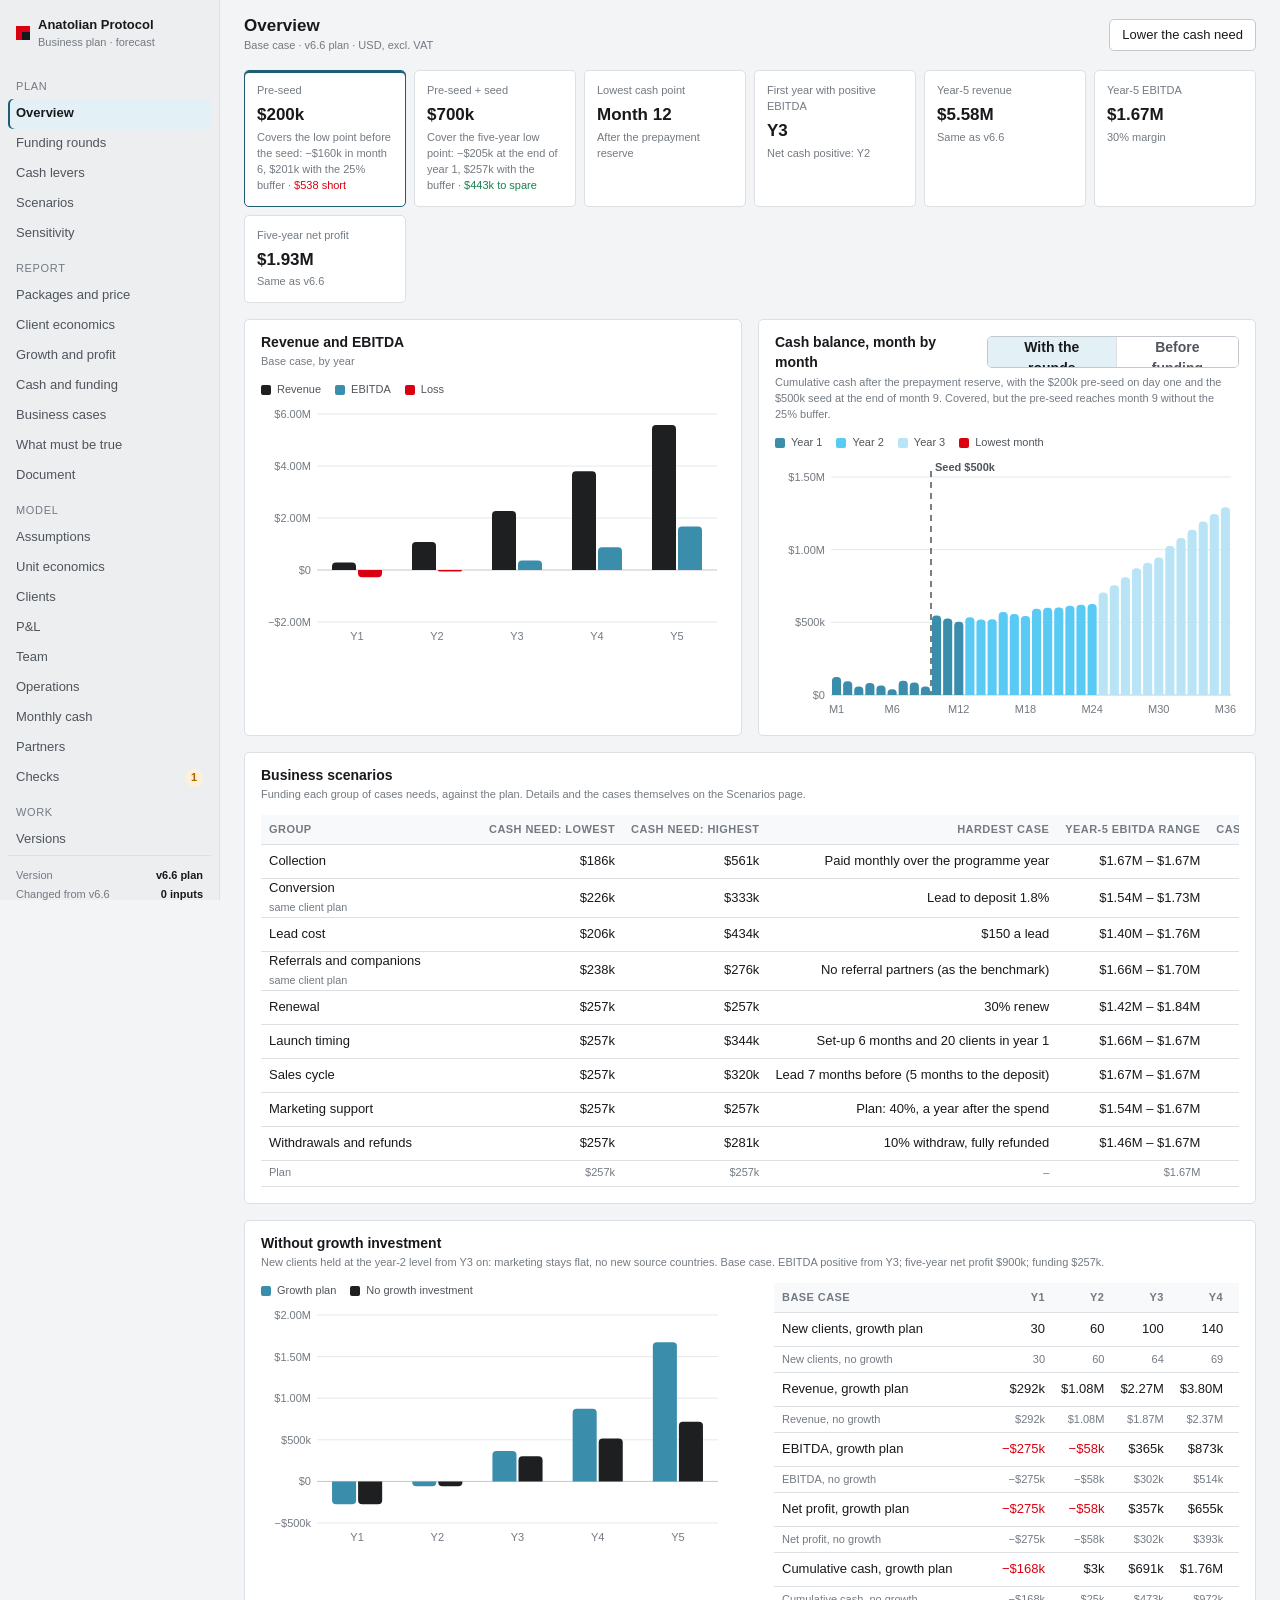
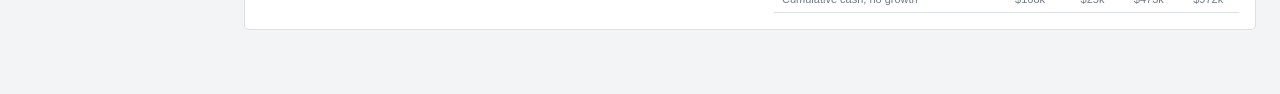
==== commit f42fac96: "Plan v6.6: CEO and COO at $4k a month - general manager (CEO) $4k (from $6k) and a new chief operati" ====
--- a/plan/index.html
+++ b/plan/index.html
@@ -6,9 +6,9 @@
 <title>Anatolian Protocol plan</title>
 <meta name="description" content="Five-year forecast, funding and scenarios for The Anatolian Protocol program company.">
 <meta name="robots" content="noindex, nofollow">
-<link rel="stylesheet" href="css/app.css?v=81">
+<link rel="stylesheet" href="css/app.css?v=82">
 <link rel="stylesheet" href="https://fonts.googleapis.com/css2?family=Lato:wght@400;700;900&display=swap">
-<link rel="stylesheet" href="css/report.css?v=81">
+<link rel="stylesheet" href="css/report.css?v=82">
 </head>
 <body>
 <div class="ui-shell">
@@ -20,11 +20,11 @@
   <main class="ui-main" id="main"><div class="ui-empty">Loading the plan.</div></main>
 </div>
 <div class="ui-toast" id="toast" role="status" hidden></div>
-<script src="js/model.js?v=81"></script>
-<script src="js/schema.js?v=81"></script>
-<script src="js/charts.js?v=81"></script>
-<script src="js/checks.js?v=81"></script>
-<script src="js/report.js?v=81"></script>
-<script src="js/app.js?v=81"></script>
+<script src="js/model.js?v=82"></script>
+<script src="js/schema.js?v=82"></script>
+<script src="js/charts.js?v=82"></script>
+<script src="js/checks.js?v=82"></script>
+<script src="js/report.js?v=82"></script>
+<script src="js/app.js?v=82"></script>
 </body>
 </html>
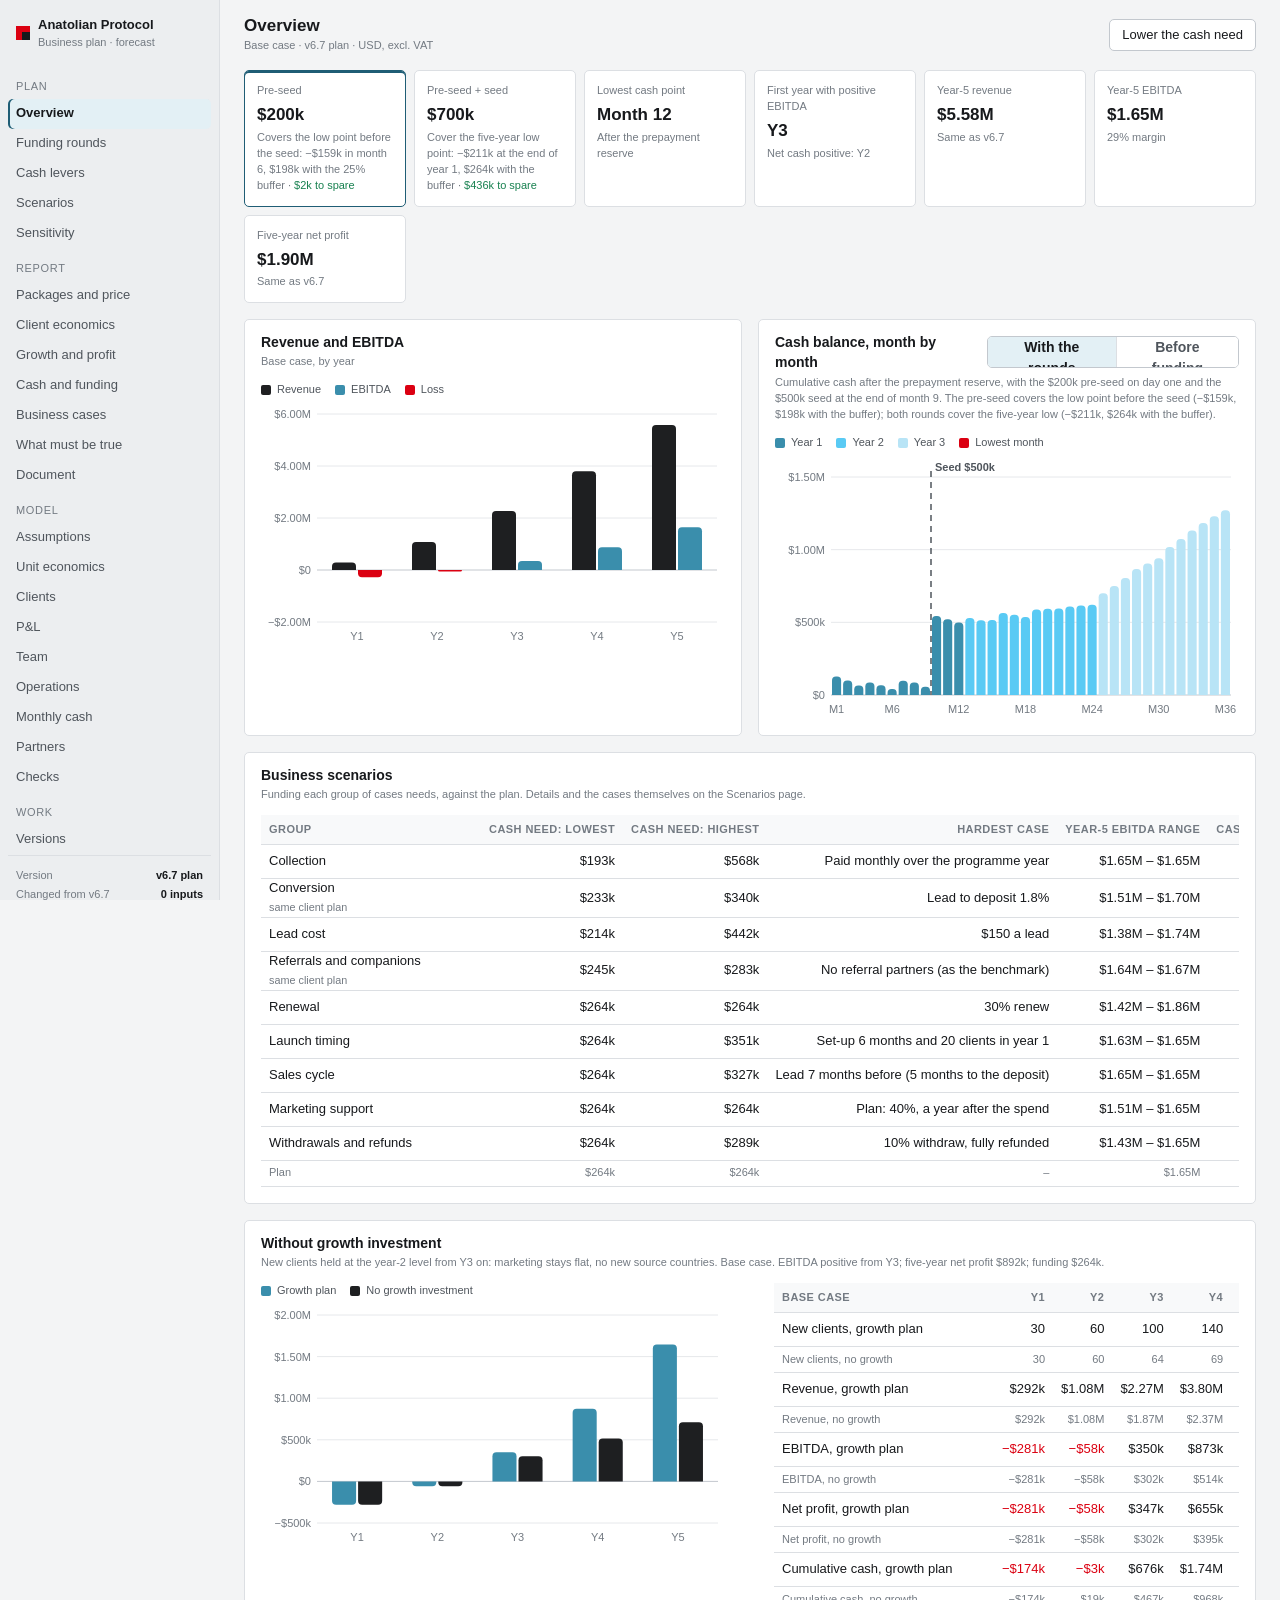
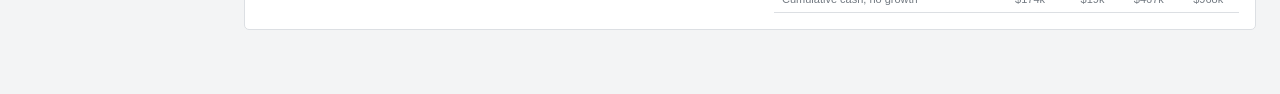
==== commit 5a491336: "Plan v6.7: hiring month by month Each role has a start month and, once started, is sized by the mont" ====
--- a/plan/index.html
+++ b/plan/index.html
@@ -6,9 +6,9 @@
 <title>Anatolian Protocol plan</title>
 <meta name="description" content="Five-year forecast, funding and scenarios for The Anatolian Protocol program company.">
 <meta name="robots" content="noindex, nofollow">
-<link rel="stylesheet" href="css/app.css?v=82">
+<link rel="stylesheet" href="css/app.css?v=83">
 <link rel="stylesheet" href="https://fonts.googleapis.com/css2?family=Lato:wght@400;700;900&display=swap">
-<link rel="stylesheet" href="css/report.css?v=82">
+<link rel="stylesheet" href="css/report.css?v=83">
 </head>
 <body>
 <div class="ui-shell">
@@ -20,11 +20,11 @@
   <main class="ui-main" id="main"><div class="ui-empty">Loading the plan.</div></main>
 </div>
 <div class="ui-toast" id="toast" role="status" hidden></div>
-<script src="js/model.js?v=82"></script>
-<script src="js/schema.js?v=82"></script>
-<script src="js/charts.js?v=82"></script>
-<script src="js/checks.js?v=82"></script>
-<script src="js/report.js?v=82"></script>
-<script src="js/app.js?v=82"></script>
+<script src="js/model.js?v=83"></script>
+<script src="js/schema.js?v=83"></script>
+<script src="js/charts.js?v=83"></script>
+<script src="js/checks.js?v=83"></script>
+<script src="js/report.js?v=83"></script>
+<script src="js/app.js?v=83"></script>
 </body>
 </html>
